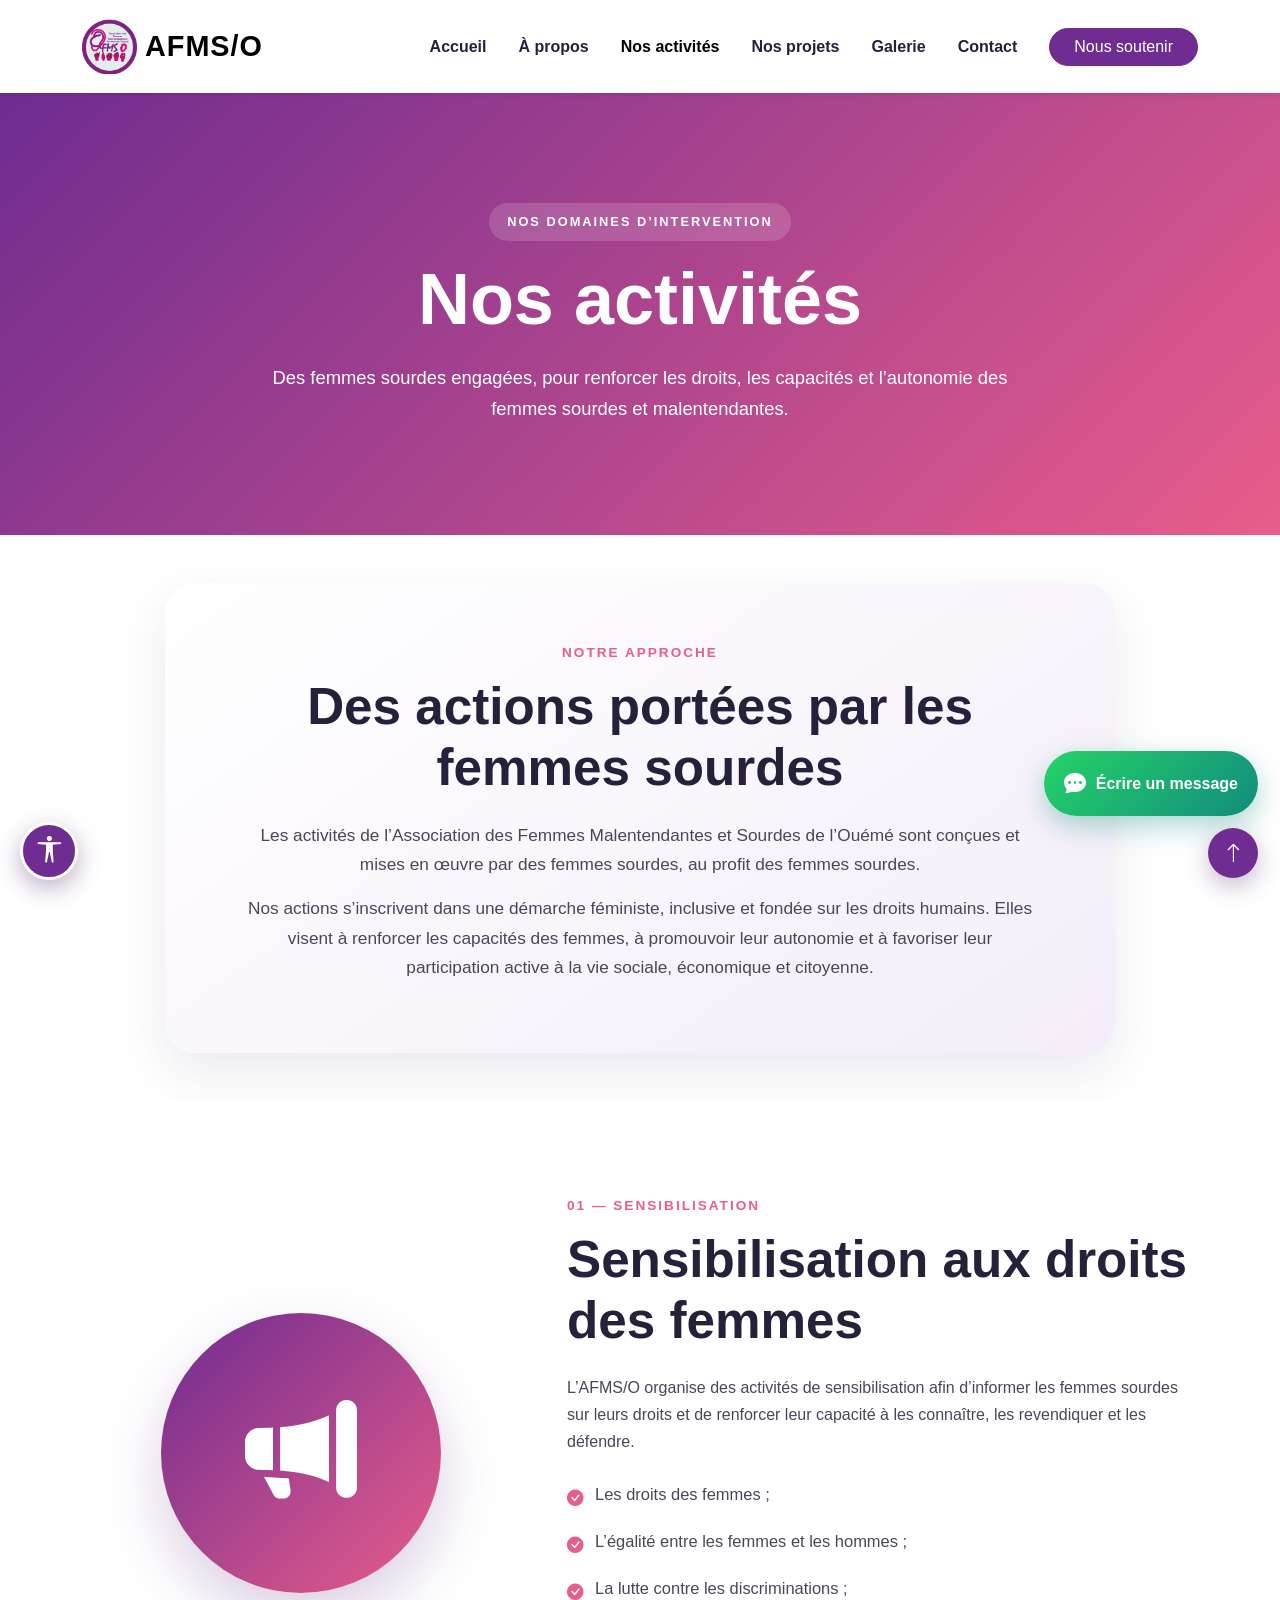
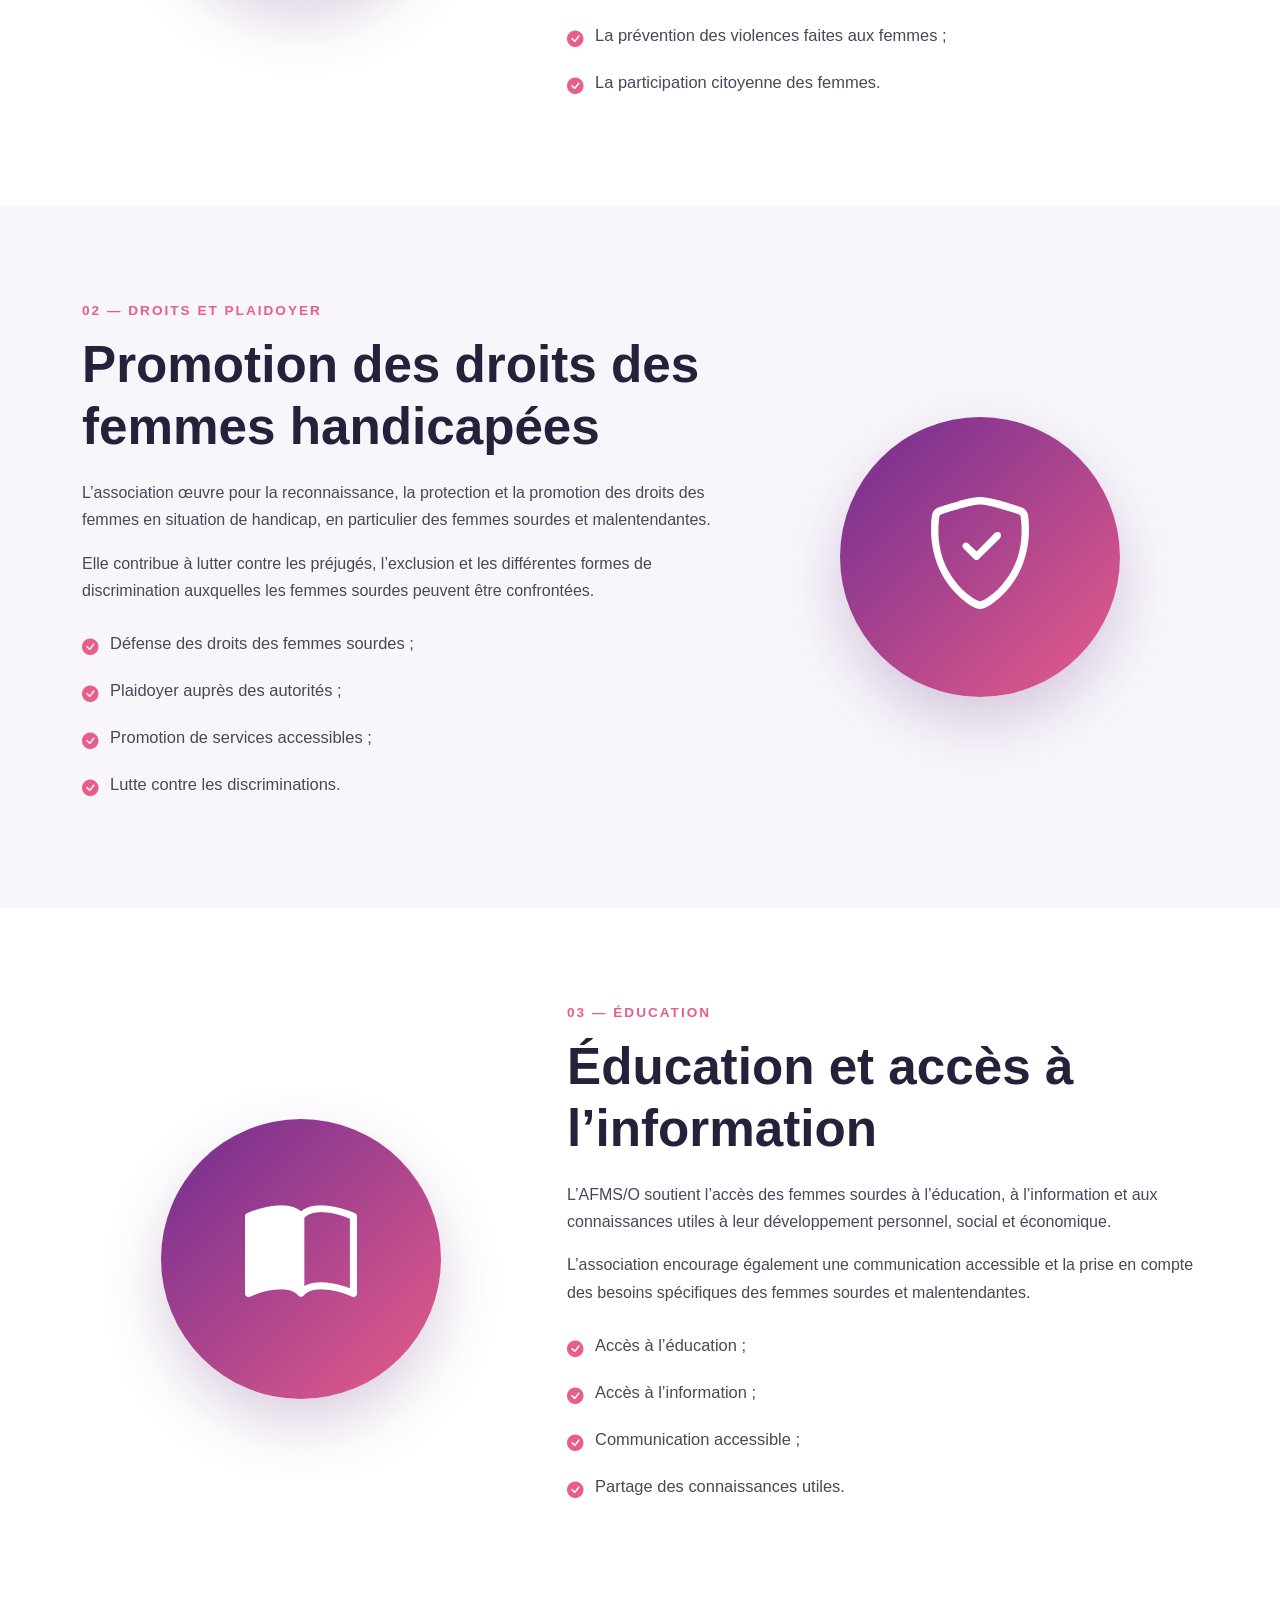
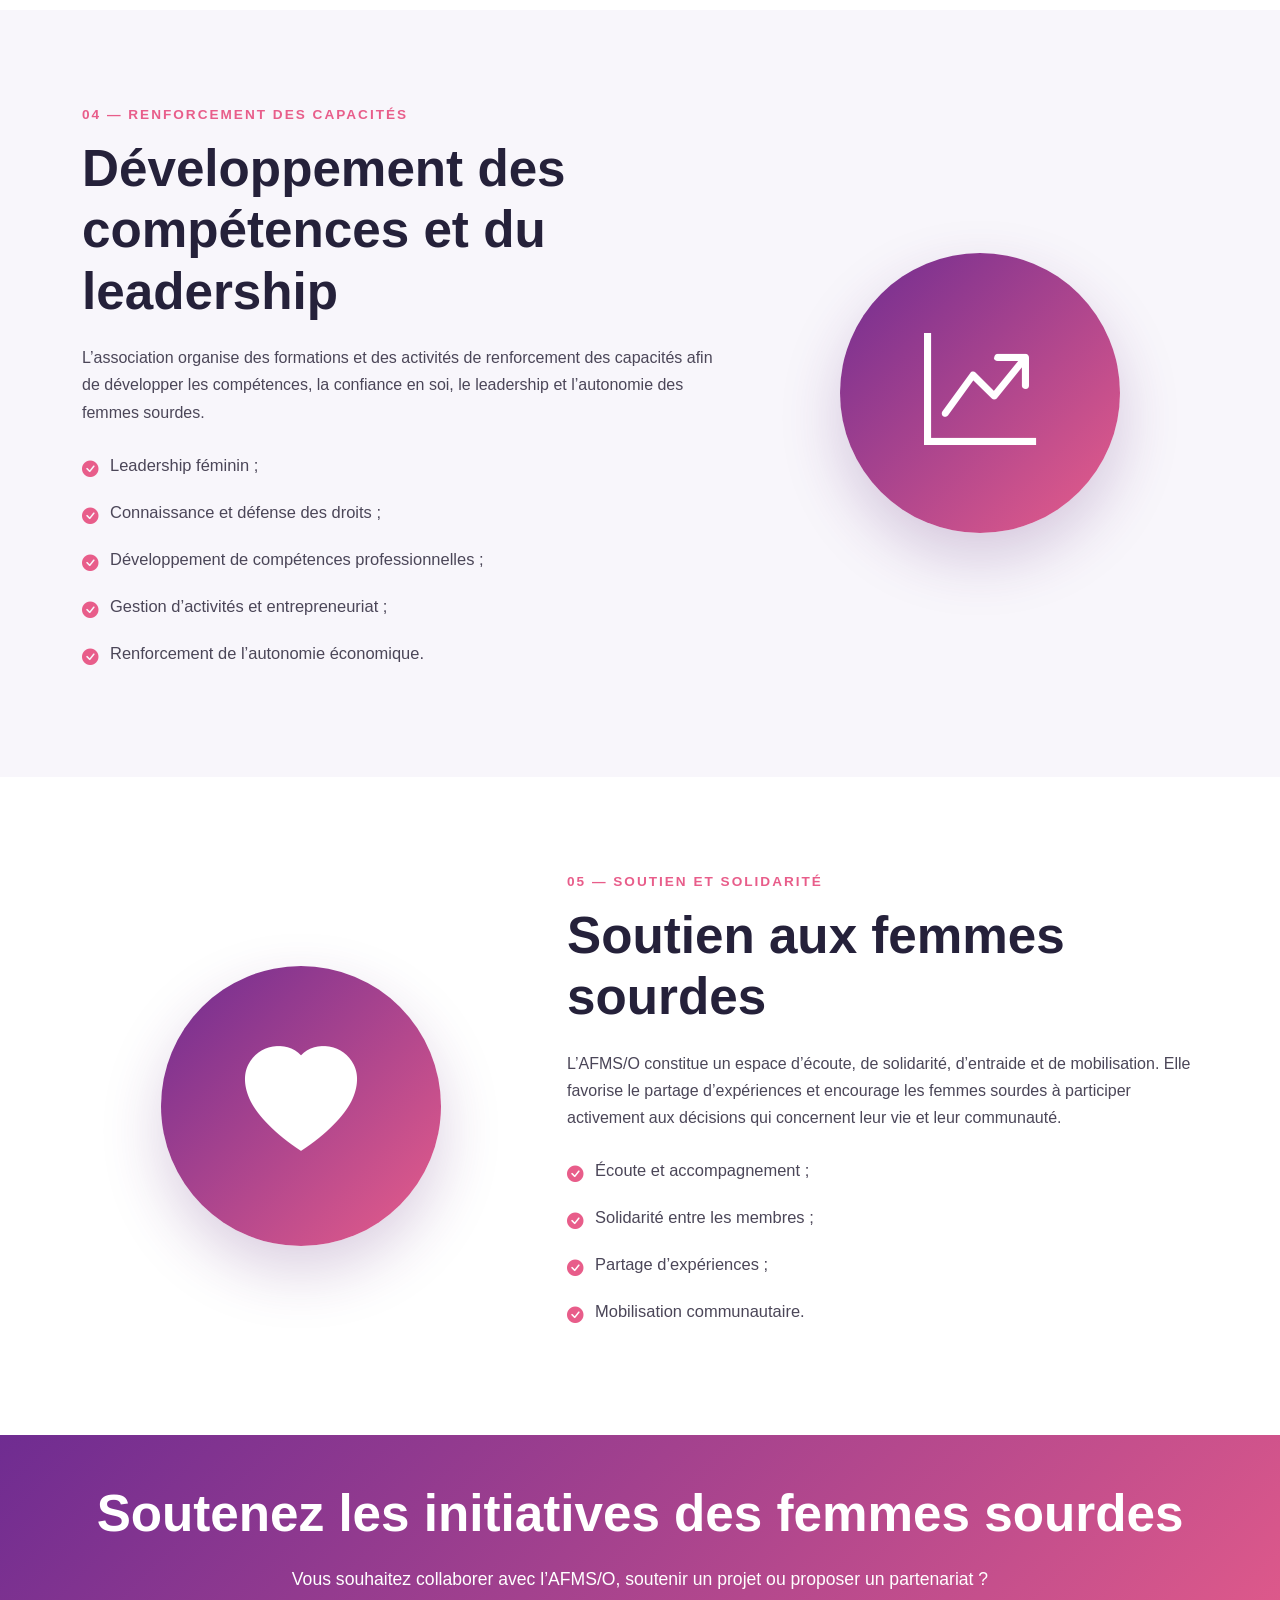
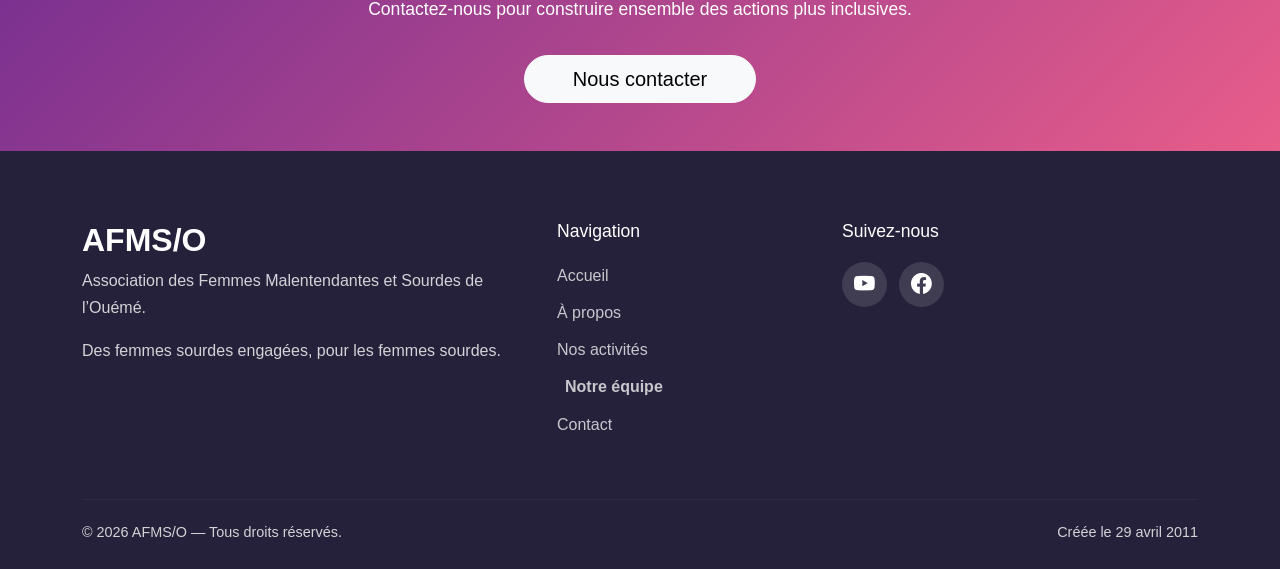
==== activites.html @ 96210d01 "Add files via upload" ====
<!DOCTYPE html>
<html lang="fr">

<head>

    <meta charset="UTF-8">

    <meta
        name="viewport"
        content="width=device-width, initial-scale=1.0">

    <meta
        name="description"
        content="Découvrez les activités de l'Association des Femmes Malentendantes et Sourdes de l'Ouémé.">

    <title>
        Nos activités | AFMS/O
    </title>

    <!-- Bootstrap CSS -->

    <link
        href="https://cdn.jsdelivr.net/npm/bootstrap@5.3.3/dist/css/bootstrap.min.css"
        rel="stylesheet">

    <!-- Bootstrap Icons -->

    <link
        rel="stylesheet"
        href="https://cdn.jsdelivr.net/npm/bootstrap-icons@1.11.3/font/bootstrap-icons.min.css">

    <!-- Feuille de style -->

    <link
        rel="stylesheet"
        href="style.css">
	<link
    rel="icon"
    type="image/png"
    href="images/LOGOFMS.png">

</head>


<body>
	<a
    href="#contenu-principal"
    class="skip-link">

    Aller directement au contenu

</a>


<!-- =====================================================
     EN-TÊTE ET MENU
===================================================== -->

<header>

    <nav
        class="navbar navbar-expand-lg navbar-light bg-white shadow-sm">

        <div class="container">


            <!-- LOGO -->

            <a
                class="navbar-brand d-flex align-items-center"
                href="index.html">

                <img
                    src="images/LOGOFMSO.png"
                    alt="Logo AFMS/O"
                    class="logo-site">

                <span class="ms-2 fw-bold">

                    AFMS/O

                </span>

            </a>


            <!-- BOUTON DU MENU MOBILE -->

            <button
                class="navbar-toggler"
                type="button"
                data-bs-toggle="collapse"
                data-bs-target="#menuPrincipal"
                aria-controls="menuPrincipal"
                aria-expanded="false"
                aria-label="Ouvrir le menu">

                <span class="navbar-toggler-icon"></span>

            </button>


            <!-- MENU -->

            <div
                class="collapse navbar-collapse"
                id="menuPrincipal">

                <ul
                    class="navbar-nav ms-auto align-items-lg-center">


                    <li class="nav-item">

                        <a
                            class="nav-link"
                            href="index.html">

                            Accueil

                        </a>

                    </li>


                    <li class="nav-item">

                        <a
                            class="nav-link"
                            href="apropos.html">

                            À propos

                        </a>

                    </li>


                    <li class="nav-item">

                        <a
                            class="nav-link active"
                            href="activites.html">

                            Nos activités

                        </a>

                    </li>


                    <li class="nav-item">

                        <a
                            class="nav-link"
                            href="projets.html">

                            Nos projets

                        </a>

                    </li>


                    <li class="nav-item">

                        <a
                            class="nav-link"
                            href="galerie.html">

                            Galerie

                        </a>

                    </li>


                    <li class="nav-item">

                        <a
                            class="nav-link"
                            href="contact.html">

                            Contact

                        </a>

                    </li>


                    <li class="nav-item ms-lg-3">

                        <a
                            class="btn btn-primary rounded-pill px-4"
                            href="contact.html">

                            Nous soutenir

                        </a>

                    </li>


                </ul>

            </div>

        </div>

    </nav>

</header>


<!-- =====================================================
     CONTENU PRINCIPAL
===================================================== -->

<main id="contenu-principal">


<!-- =====================================================
     BANNIÈRE
===================================================== -->

<section class="page-banner">

    <div class="container text-center">

        <span class="page-banner-label">

            NOS DOMAINES D’INTERVENTION

        </span>

        <h1>

            Nos activités

        </h1>

        <p>

            Des femmes sourdes engagées,
            pour renforcer les droits,
            les capacités et l’autonomie
            des femmes sourdes et malentendantes.

        </p>

    </div>

</section>


<!-- =====================================================
     INTRODUCTION
===================================================== -->

<section class="py-5">

    <div class="container">

        <div class="activities-introduction">

            <span class="section-label">

                NOTRE APPROCHE

            </span>

            <h2 class="section-title">

                Des actions portées
                par les femmes sourdes

            </h2>

            <p>

                Les activités de l’Association des Femmes
                Malentendantes et Sourdes de l’Ouémé
                sont conçues et mises en œuvre par des
                femmes sourdes, au profit des femmes sourdes.

            </p>

            <p>

                Nos actions s’inscrivent dans une démarche
                féministe, inclusive et fondée sur les droits
                humains. Elles visent à renforcer les capacités
                des femmes, à promouvoir leur autonomie et à
                favoriser leur participation active à la vie
                sociale, économique et citoyenne.

            </p>

        </div>

    </div>

</section>


<!-- =====================================================
     ACTIVITÉ 1
===================================================== -->

<section class="activity-detail-section">

    <div class="container">

        <div class="row align-items-center g-5">


            <div class="col-lg-5">

                <div class="activity-illustration">

                    <i class="bi bi-megaphone-fill"></i>

                </div>

            </div>


            <div class="col-lg-7">

                <span class="section-label">

                    01 — SENSIBILISATION

                </span>

                <h2 class="section-title">

                    Sensibilisation aux droits
                    des femmes

                </h2>

                <p>

                    L’AFMS/O organise des activités
                    de sensibilisation afin d’informer
                    les femmes sourdes sur leurs droits
                    et de renforcer leur capacité à les
                    connaître, les revendiquer et les défendre.

                </p>

                <ul class="activity-list">

                    <li>

                        <i class="bi bi-check-circle-fill"></i>

                        Les droits des femmes ;

                    </li>

                    <li>

                        <i class="bi bi-check-circle-fill"></i>

                        L’égalité entre les femmes et les hommes ;

                    </li>

                    <li>

                        <i class="bi bi-check-circle-fill"></i>

                        La lutte contre les discriminations ;

                    </li>

                    <li>

                        <i class="bi bi-check-circle-fill"></i>

                        La prévention des violences faites aux femmes ;

                    </li>

                    <li>

                        <i class="bi bi-check-circle-fill"></i>

                        La participation citoyenne des femmes.

                    </li>

                </ul>

            </div>


        </div>

    </div>

</section>


<!-- =====================================================
     ACTIVITÉ 2
===================================================== -->

<section class="activity-detail-section activity-light">

    <div class="container">

        <div class="row align-items-center g-5">


            <div class="col-lg-7 order-2 order-lg-1">

                <span class="section-label">

                    02 — DROITS ET PLAIDOYER

                </span>

                <h2 class="section-title">

                    Promotion des droits
                    des femmes handicapées

                </h2>

                <p>

                    L’association œuvre pour la reconnaissance,
                    la protection et la promotion des droits
                    des femmes en situation de handicap,
                    en particulier des femmes sourdes
                    et malentendantes.

                </p>

                <p>

                    Elle contribue à lutter contre les préjugés,
                    l’exclusion et les différentes formes
                    de discrimination auxquelles les femmes
                    sourdes peuvent être confrontées.

                </p>

                <ul class="activity-list">

                    <li>

                        <i class="bi bi-check-circle-fill"></i>

                        Défense des droits des femmes sourdes ;

                    </li>

                    <li>

                        <i class="bi bi-check-circle-fill"></i>

                        Plaidoyer auprès des autorités ;

                    </li>

                    <li>

                        <i class="bi bi-check-circle-fill"></i>

                        Promotion de services accessibles ;

                    </li>

                    <li>

                        <i class="bi bi-check-circle-fill"></i>

                        Lutte contre les discriminations.

                    </li>

                </ul>

            </div>


            <div class="col-lg-5 order-1 order-lg-2">

                <div class="activity-illustration">

                    <i class="bi bi-shield-check"></i>

                </div>

            </div>


        </div>

    </div>

</section>


<!-- =====================================================
     ACTIVITÉ 3
===================================================== -->

<section class="activity-detail-section">

    <div class="container">

        <div class="row align-items-center g-5">


            <div class="col-lg-5">

                <div class="activity-illustration">

                    <i class="bi bi-book-half"></i>

                </div>

            </div>


            <div class="col-lg-7">

                <span class="section-label">

                    03 — ÉDUCATION

                </span>

                <h2 class="section-title">

                    Éducation et accès
                    à l’information

                </h2>

                <p>

                    L’AFMS/O soutient l’accès des femmes
                    sourdes à l’éducation, à l’information
                    et aux connaissances utiles à leur
                    développement personnel, social
                    et économique.

                </p>

                <p>

                    L’association encourage également
                    une communication accessible et la
                    prise en compte des besoins spécifiques
                    des femmes sourdes et malentendantes.

                </p>

                <ul class="activity-list">

                    <li>

                        <i class="bi bi-check-circle-fill"></i>

                        Accès à l’éducation ;

                    </li>

                    <li>

                        <i class="bi bi-check-circle-fill"></i>

                        Accès à l’information ;

                    </li>

                    <li>

                        <i class="bi bi-check-circle-fill"></i>

                        Communication accessible ;

                    </li>

                    <li>

                        <i class="bi bi-check-circle-fill"></i>

                        Partage des connaissances utiles.

                    </li>

                </ul>

            </div>


        </div>

    </div>

</section>


<!-- =====================================================
     ACTIVITÉ 4
===================================================== -->

<section class="activity-detail-section activity-light">

    <div class="container">

        <div class="row align-items-center g-5">


            <div class="col-lg-7 order-2 order-lg-1">

                <span class="section-label">

                    04 — RENFORCEMENT DES CAPACITÉS

                </span>

                <h2 class="section-title">

                    Développement des compétences
                    et du leadership

                </h2>

                <p>

                    L’association organise des formations
                    et des activités de renforcement des
                    capacités afin de développer les compétences,
                    la confiance en soi, le leadership
                    et l’autonomie des femmes sourdes.

                </p>

                <ul class="activity-list">

                    <li>

                        <i class="bi bi-check-circle-fill"></i>

                        Leadership féminin ;

                    </li>

                    <li>

                        <i class="bi bi-check-circle-fill"></i>

                        Connaissance et défense des droits ;

                    </li>

                    <li>

                        <i class="bi bi-check-circle-fill"></i>

                        Développement de compétences professionnelles ;

                    </li>

                    <li>

                        <i class="bi bi-check-circle-fill"></i>

                        Gestion d’activités et entrepreneuriat ;

                    </li>

                    <li>

                        <i class="bi bi-check-circle-fill"></i>

                        Renforcement de l’autonomie économique.

                    </li>

                </ul>

            </div>


            <div class="col-lg-5 order-1 order-lg-2">

                <div class="activity-illustration">

                    <i class="bi bi-graph-up-arrow"></i>

                </div>

            </div>


        </div>

    </div>

</section>


<!-- =====================================================
     ACTIVITÉ 5
===================================================== -->

<section class="activity-detail-section">

    <div class="container">

        <div class="row align-items-center g-5">


            <div class="col-lg-5">

                <div class="activity-illustration">

                    <i class="bi bi-heart-fill"></i>

                </div>

            </div>


            <div class="col-lg-7">

                <span class="section-label">

                    05 — SOUTIEN ET SOLIDARITÉ

                </span>

                <h2 class="section-title">

                    Soutien aux femmes sourdes

                </h2>

                <p>

                    L’AFMS/O constitue un espace d’écoute,
                    de solidarité, d’entraide et de mobilisation.
                    Elle favorise le partage d’expériences
                    et encourage les femmes sourdes à participer
                    activement aux décisions qui concernent
                    leur vie et leur communauté.

                </p>

                <ul class="activity-list">

                    <li>

                        <i class="bi bi-check-circle-fill"></i>

                        Écoute et accompagnement ;

                    </li>

                    <li>

                        <i class="bi bi-check-circle-fill"></i>

                        Solidarité entre les membres ;

                    </li>

                    <li>

                        <i class="bi bi-check-circle-fill"></i>

                        Partage d’expériences ;

                    </li>

                    <li>

                        <i class="bi bi-check-circle-fill"></i>

                        Mobilisation communautaire.

                    </li>

                </ul>

            </div>


        </div>

    </div>

</section>


<!-- =====================================================
     APPEL À L’ACTION
===================================================== -->

<section class="support-section py-5">

    <div class="container text-center">

        <h2>

            Soutenez les initiatives
            des femmes sourdes

        </h2>

        <p>

            Vous souhaitez collaborer avec l’AFMS/O,
            soutenir un projet ou proposer un partenariat ?
            Contactez-nous pour construire ensemble
            des actions plus inclusives.

        </p>

        <a
            href="contact.html"
            class="btn btn-light btn-lg rounded-pill px-5">

            Nous contacter

        </a>

    </div>

</section>
	
	<!-- =====================================================
     OUTILS D’ACCESSIBILITÉ
===================================================== -->

<div
    class="accessibility-tools"
    aria-label="Outils d’accessibilité">


<button
    type="button"
    class="accessibility-toggle"
    id="accessibilityToggle"
    aria-label="Ouvrir les outils d’accessibilité"
    aria-expanded="false">

    <i class="bi bi-universal-access"></i>

</button>


<div
    class="accessibility-panel"
    id="accessibilityPanel">


    <p>

        Accessibilité

    </p>


    <button
        type="button"
        id="increaseText"
        aria-label="Augmenter la taille du texte">

        A+

    </button>


    <button
        type="button"
        id="decreaseText"
        aria-label="Réduire la taille du texte">

        A−

    </button>


    <button
        type="button"
        id="resetText"
        aria-label="Réinitialiser la taille du texte">

        A

    </button>


    <button
        type="button"
        id="contrastToggle">

        Contraste

    </button>


</div>


</div>



</main>
	
	<!-- =====================================================
     BOUTONS FLOTTANTS
===================================================== -->

<div class="floating-buttons">


<!-- ENVOYER UN MESSAGE -->

<a
    href="https://wa.me/22997673572"
    class="floating-message"
    target="_blank"
    rel="noopener"
    aria-label="Envoyer un message à l’AFMS/O">

    <i class="bi bi-chat-dots-fill"></i>

    <span>

        Écrire un message

    </span>

</a>


<!-- RETOUR EN HAUT -->

<button
    type="button"
    class="back-to-top"
    id="backToTop"
    aria-label="Retourner en haut de la page">

    <i class="bi bi-arrow-up"></i>

</button>

</div>



<!-- =====================================================
     PIED DE PAGE
===================================================== -->

<footer class="footer">

    <div class="container">

        <div class="row g-4">


            <div class="col-lg-5">

                <h3>

                    AFMS/O

                </h3>

                <p>

                    Association des Femmes
                    Malentendantes et Sourdes
                    de l’Ouémé.

                </p>

                <p>

                    Des femmes sourdes engagées,
                    pour les femmes sourdes.

                </p>

            </div>


            <div class="col-md-3">

                <h4>

                    Navigation

                </h4>

                <ul>

                    <li>

                        <a href="index.html">

                            Accueil

                        </a>

                    </li>

                    <li>

                        <a href="apropos.html">

                            À propos

                        </a>

                    </li>

                    <li>

                        <a href="activites.html">

                            Nos activités

                        </a>

                    </li>
					
					<li class="nav-item">

    <a
        class="nav-link"
        href="equipe.html">

        Notre équipe

    </a>

</li>

                    <li>

                        <a href="contact.html">

                            Contact

                        </a>

                    </li>

                </ul>

            </div>


            <div class="col-md-4">

                <h4>

                    Suivez-nous

                </h4>

                <div class="social-links">

                    <a
                        href="https://www.youtube.com/@AFMSOUEME"
                        target="_blank"
                        rel="noopener"
                        aria-label="YouTube AFMS/O">

                        <i class="bi bi-youtube"></i>

                    </a>

                    <a
                        href="https://www.facebook.com/share/1FcLRiBK88/"
                        target="_blank"
                        rel="noopener"
                        aria-label="Facebook AFMS/O">

                        <i class="bi bi-facebook"></i>

                    </a>

                </div>

            </div>

        </div>


        <hr>


        <div class="footer-bottom">

            <p>

                ©
                <span id="annee-actuelle"></span>
                AFMS/O — Tous droits réservés.

            </p>

            <p>

                Créée le 29 avril 2011

            </p>

        </div>

    </div>

</footer>


<!-- Bootstrap JavaScript -->

<script
    src="https://cdn.jsdelivr.net/npm/bootstrap@5.3.3/dist/js/bootstrap.bundle.min.js">
</script>


<!-- JavaScript du site -->

<script src="js/script.js"></script>


</body>

</html>
---- style.css ----
/* =====================================================
   SITE OFFICIEL DE L'AFMS/O
   Association des Femmes Malentendantes
   et Sourdes de l'Ouémé
===================================================== */


/* =====================================================
   1. VARIABLES : COULEURS DU SITE
===================================================== */

:root {

    --couleur-principale: #6f2c91;

    --couleur-secondaire: #e85d8a;

    --couleur-accent: #f4b942;

    --couleur-foncee: #25213a;

    --couleur-claire: #f8f6fb;

    --couleur-blanche: #ffffff;

    --couleur-texte: #4b4658;

    --couleur-bordure: #e7e1ec;

}


/* =====================================================
   2. RÉGLAGES GÉNÉRAUX
===================================================== */

* {

    margin: 0;

    padding: 0;

    box-sizing: border-box;

}


html {

    scroll-behavior: smooth;

}


body {

    font-family:
        Arial,
        Helvetica,
        sans-serif;

    color: var(--couleur-texte);

    background-color: var(--couleur-blanche);

    line-height: 1.7;

}


/* =====================================================
   3. LIENS
===================================================== */

a {

    text-decoration: none;

}


/* =====================================================
   4. MENU DE NAVIGATION
===================================================== */

.navbar {

    padding-top: 14px;

    padding-bottom: 14px;

    position: sticky;

    top: 0;

    z-index: 1000;

}


.navbar-brand {

    font-size: 1.8rem;

    letter-spacing: 1px;

}


.nav-link {

    color: var(--couleur-foncee);

    font-weight: 600;

    margin-left: 8px;

    margin-right: 8px;

    transition: 0.3s;

}


.nav-link:hover {

    color: var(--couleur-principale);

}


.nav-link.active {

    color: var(--couleur-principale);

}


/* Bouton principal */

.btn-primary {

    background-color: var(--couleur-principale);

    border-color: var(--couleur-principale);

}


.btn-primary:hover {

    background-color: #572271;

    border-color: #572271;

}


/* =====================================================
   5. BANNIÈRE PRINCIPALE
===================================================== */

.hero {

    min-height: 700px;

    display: flex;

    align-items: center;

    color: var(--couleur-blanche);

    background:

        linear-gradient(
            135deg,
            rgba(72, 25, 100, 0.97),
            rgba(111, 44, 145, 0.92),
            rgba(232, 93, 138, 0.88)
        );

    overflow: hidden;

    position: relative;

}


/* Cercles décoratifs */

.hero::before {

    content: "";

    position: absolute;

    width: 350px;

    height: 350px;

    border-radius: 50%;

    background-color:

        rgba(255, 255, 255, 0.08);

    top: -150px;

    right: -100px;

}


.hero::after {

    content: "";

    position: absolute;

    width: 250px;

    height: 250px;

    border-radius: 50%;

    background-color:

        rgba(255, 255, 255, 0.07);

    bottom: -100px;

    left: -80px;

}


.min-vh-75 {

    min-height: 75vh;

}


/* Badge */

.hero .badge {

    font-size: 0.9rem;

    padding: 10px 18px;

}


/* Grand titre */

.hero h1 {

    font-size: clamp(
        2.5rem,
        5vw,
        4.8rem
    );

    font-weight: 800;

    line-height: 1.12;

    margin-bottom: 25px;

}


/* Texte de présentation */

.hero .lead {

    max-width: 720px;

    font-size: 1.2rem;

    line-height: 1.8;

    opacity: 0.96;

}


/* Carte AFMS/O */

.hero-card {

    padding: 55px 35px;

    border-radius: 30px;

    background-color:

        rgba(255, 255, 255, 0.16);

    border:

        1px solid
        rgba(255, 255, 255, 0.30);

    backdrop-filter:

        blur(10px);

    box-shadow:

        0 25px 60px
        rgba(0, 0, 0, 0.20);

    position: relative;

    z-index: 2;

    animation:

        monterDescendre
        4s
        ease-in-out
        infinite;

}


.hero-card i {

    display: inline-flex;

    justify-content: center;

    align-items: center;

    width: 110px;

    height: 110px;

    border-radius: 50%;

    font-size: 3.5rem;

    color: var(--couleur-principale);

    background-color:

        var(--couleur-blanche);

}


.hero-card h2 {

    margin-top: 25px;

    font-size: 3rem;

    font-weight: 800;

}


.hero-card p {

    font-size: 1.1rem;

    margin-bottom: 0;

}


/* Animation de la carte */

@keyframes monterDescendre {

    0%,
    100% {

        transform:
            translateY(0);

    }

    50% {

        transform:
            translateY(-15px);

    }

}


/* =====================================================
   6. TITRES DES SECTIONS
===================================================== */

.section-label {

    display: inline-block;

    color: var(--couleur-secondaire);

    font-weight: 800;

    font-size: 0.85rem;

    letter-spacing: 2px;

    margin-bottom: 12px;

}


.section-title {

    color: var(--couleur-foncee);

    font-size: clamp(
        2rem,
        4vw,
        3.2rem
    );

    font-weight: 800;

    line-height: 1.2;

    margin-bottom: 22px;

}


.section-description {

    max-width: 720px;

    margin-left: auto;

    margin-right: auto;

    font-size: 1.08rem;

}


/* =====================================================
   7. BLOC DE PRÉSENTATION
===================================================== */

.presentation-box {

    padding: 35px;

    border-radius: 25px;

    background:

        linear-gradient(
            145deg,
            #ffffff,
            #f4edf8
        );

    box-shadow:

        0 20px 50px
        rgba(72, 35, 95, 0.12);

}


.stat-item {

    display: flex;

    align-items: center;

    gap: 20px;

    padding: 20px 0;

    border-bottom:

        1px solid
        var(--couleur-bordure);

}


.stat-item:last-child {

    border-bottom: none;

}


.stat-item i {

    display: flex;

    justify-content: center;

    align-items: center;

    min-width: 65px;

    width: 65px;

    height: 65px;

    border-radius: 18px;

    font-size: 1.8rem;

    color: var(--couleur-principale);

    background-color:

        rgba(111, 44, 145, 0.12);

}


.stat-item strong {

    display: block;

    color: var(--couleur-foncee);

    font-size: 1.2rem;

}


.stat-item span {

    display: block;

    font-size: 0.95rem;

}


/* =====================================================
   8. CARTES DES ACTIVITÉS
===================================================== */

.action-card {

    height: 100%;

    padding: 35px 25px;

    border-radius: 22px;

    background-color:

        var(--couleur-blanche);

    border:

        1px solid
        var(--couleur-bordure);

    box-shadow:

        0 10px 30px
        rgba(50, 30, 70, 0.07);

    transition:

        transform 0.3s,
        box-shadow 0.3s;

}


.action-card:hover {

    transform:

        translateY(-10px);

    box-shadow:

        0 20px 45px
        rgba(50, 30, 70, 0.14);

}


.icon-box {

    display: flex;

    justify-content: center;

    align-items: center;

    width: 70px;

    height: 70px;

    margin-bottom: 25px;

    border-radius: 20px;

    color:

        var(--couleur-blanche);

    font-size: 2rem;

    background:

        linear-gradient(
            135deg,
            var(--couleur-principale),
            var(--couleur-secondaire)
        );

}


.action-card h3 {

    color: var(--couleur-foncee);

    font-size: 1.3rem;

    font-weight: 750;

    margin-bottom: 15px;

}


.action-card p {

    margin-bottom: 0;

}


/* =====================================================
   9. SECTION SOUTIEN
===================================================== */

.support-section {

    color:

        var(--couleur-blanche);

    background:

        linear-gradient(
            135deg,
            var(--couleur-principale),
            var(--couleur-secondaire)
        );

}


.support-section h2 {

    font-size: clamp(
        2rem,
        4vw,
        3.2rem
    );

    font-weight: 800;

}


.support-section p {

    max-width: 750px;

    margin:

        20px auto 30px;

    font-size: 1.1rem;

}


/* =====================================================
   10. CARTES DE CONTACT
===================================================== */

.contact-card {

    height: 100%;

    padding: 35px 25px;

    border-radius: 22px;

    background-color:

        var(--couleur-claire);

    border:

        1px solid
        var(--couleur-bordure);

    transition:

        transform 0.3s;

}


.contact-card:hover {

    transform:

        translateY(-7px);

}


.contact-card > i {

    display: inline-flex;

    justify-content: center;

    align-items: center;

    width: 75px;

    height: 75px;

    border-radius: 50%;

    color:

        var(--couleur-blanche);

    font-size: 2rem;

    background:

        var(--couleur-principale);

    margin-bottom: 20px;

}


.contact-card h3 {

    color:

        var(--couleur-foncee);

    font-weight: 750;

}


.contact-card p {

    color:

        var(--couleur-principale);

    font-weight: 700;

}


/* =====================================================
   11. PIED DE PAGE
===================================================== */

.footer {

    padding-top: 70px;

    padding-bottom: 25px;

    color:

        rgba(255, 255, 255, 0.80);

    background-color:

        var(--couleur-foncee);

}


.footer h3 {

    color:

        var(--couleur-blanche);

    font-size: 2rem;

    font-weight: 800;

}


.footer h4 {

    color:

        var(--couleur-blanche);

    font-size: 1.1rem;

    margin-bottom: 20px;

}


.footer ul {

    list-style: none;

    padding-left: 0;

}


.footer li {

    margin-bottom: 10px;

}


.footer a {

    color:

        rgba(255, 255, 255, 0.75);

    transition:

        color 0.3s;

}


.footer a:hover {

    color:

        var(--couleur-accent);

}


.social-links {

    display: flex;

    gap: 12px;

}


.social-links a {

    display: flex;

    justify-content: center;

    align-items: center;

    width: 45px;

    height: 45px;

    border-radius: 50%;

    color:

        var(--couleur-blanche);

    background-color:

        rgba(255, 255, 255, 0.12);

    font-size: 1.3rem;

}


.social-links a:hover {

    color:

        var(--couleur-foncee);

    background-color:

        var(--couleur-accent);

}


.footer hr {

    margin-top: 45px;

    margin-bottom: 20px;

    border-color:

        rgba(255, 255, 255, 0.15);

}


.footer-bottom {

    display: flex;

    justify-content: space-between;

    gap: 20px;

    flex-wrap: wrap;

}


.footer-bottom p {

    margin-bottom: 0;

    font-size: 0.9rem;

}


/* =====================================================
   12. ADAPTATION AUX TÉLÉPHONES
===================================================== */

@media screen and (max-width: 991px) {

    .navbar-nav {

        padding-top: 20px;

        padding-bottom: 20px;

        align-items: flex-start !important;

    }


    .nav-link {

        padding:

            10px 0;

        margin-left: 0;

    }


    .navbar .btn {

        margin-top: 10px;

    }


    .hero {

        min-height: auto;

        padding:

            90px 0;

    }


    .hero-card {

        max-width: 450px;

        margin-left: auto;

        margin-right: auto;

    }

}


@media screen and (max-width: 767px) {

    .hero {

        padding:

            70px 0;

    }


    .hero h1 {

        font-size: 2.4rem;

    }


    .hero .lead {

        font-size: 1.05rem;

    }


    .hero-card {

        padding:

            40px 25px;

    }


    .hero-card i {

        width: 85px;

        height: 85px;

        font-size: 2.7rem;

    }


    .hero-card h2 {

        font-size: 2.4rem;

    }


    .section-title {

        font-size: 2rem;

    }


    .presentation-box {

        padding: 25px;

    }


    .stat-item {

        align-items: flex-start;

    }


    .stat-item i {

        min-width: 55px;

        width: 55px;

        height: 55px;

        font-size: 1.5rem;

    }


    .footer-bottom {

        flex-direction: column;

        gap: 8px;

    }

}


@media screen and (max-width: 480px) {

    .hero h1 {

        font-size: 2rem;

    }


    .hero .btn {

        width: 100%;

    }


    .hero-card {

        padding:

            35px 20px;

    }


    .action-card {

        padding:

            30px 22px;

    }

}
/* =====================================================
   13. ANIMATIONS AU DÉFILEMENT
===================================================== */

.animation-prete {

    opacity: 0;

    transform:

        translateY(35px);

    transition:

        opacity 0.7s ease,
        transform 0.7s ease;

}


.animation-prete.visible {

    opacity: 1;

    transform:

        translateY(0);

}
/* Logo du site */

.logo-site {

    height: 55px;

    width: auto;

    object-fit: contain;

}


.logo-hero {

    width: 150px;

    height: 150px;

    object-fit: contain;

    background: white;

    border-radius: 50%;

    padding: 10px;

    margin-bottom: 20px;

}
/* =====================================================
   14. PAGE À PROPOS
===================================================== */


/* BANNIÈRE DES PAGES INTERNES */

.page-banner {

    padding: 110px 0;

    color: var(--couleur-blanche);

    text-align: center;

    background:

        linear-gradient(
            135deg,
            var(--couleur-principale),
            var(--couleur-secondaire)
        );

}


.page-banner-label {

    display: inline-block;

    margin-bottom: 15px;

    padding: 8px 18px;

    border-radius: 30px;

    font-size: 0.8rem;

    font-weight: 800;

    letter-spacing: 2px;

    background-color:

        rgba(255, 255, 255, 0.15);

}


.page-banner h1 {

    font-size: clamp(
        2.6rem,
        6vw,
        4.5rem
    );

    font-weight: 800;

    margin-bottom: 20px;

}


.page-banner p {

    max-width: 750px;

    margin: auto;

    font-size: 1.15rem;

}


/* CARTE HISTORIQUE */

.history-card {

    padding: 50px 35px;

    border-radius: 30px;

    color: var(--couleur-blanche);

    background:

        linear-gradient(
            145deg,
            var(--couleur-principale),
            var(--couleur-secondaire)
        );

    box-shadow:

        0 25px 55px
        rgba(91, 35, 120, 0.25);

}


.history-date {

    font-size: 5rem;

    font-weight: 900;

    line-height: 1;

}


.history-date span {

    display: block;

    margin-top: 8px;

    font-size: 1rem;

    letter-spacing: 5px;

}


.history-year {

    display: inline-block;

    margin:

        25px 0;

    padding:

        10px 25px;

    border-radius: 30px;

    font-size: 1.5rem;

    font-weight: 800;

    background-color:

        rgba(255, 255, 255, 0.18);

}


.history-card h3 {

    font-weight: 800;

}


/* SECTION MISSION */

.mission-section {

    background-color:

        var(--couleur-claire);

}


.mission-icon {

    display: flex;

    justify-content: center;

    align-items: center;

    width: 260px;

    height: 260px;

    margin: auto;

    border-radius: 50%;

    color:

        var(--couleur-blanche);

    font-size: 7rem;

    background:

        linear-gradient(
            135deg,
            var(--couleur-principale),
            var(--couleur-secondaire)
        );

    box-shadow:

        0 25px 60px
        rgba(91, 35, 120, 0.22);

}


/* VISION */

.vision-box {

    max-width: 1000px;

    margin: auto;

    padding:

        70px 50px;

    border-radius: 35px;

    background:

        linear-gradient(
            145deg,
            #ffffff,
            #f3ebf7
        );

    box-shadow:

        0 20px 50px
        rgba(70, 35, 90, 0.10);

}


.vision-box > i {

    display: flex;

    justify-content: center;

    align-items: center;

    width: 90px;

    height: 90px;

    margin:

        0 auto 25px;

    border-radius: 50%;

    color:

        var(--couleur-blanche);

    font-size: 2.5rem;

    background:

        var(--couleur-secondaire);

}


.vision-box h2 {

    color:

        var(--couleur-foncee);

    font-size:

        clamp(
            2rem,
            4vw,
            3.2rem
        );

    font-weight: 800;

}


.vision-box p {

    max-width: 800px;

    margin:

        20px auto 0;

    font-size: 1.1rem;

}


/* CARTES DES VALEURS */

.value-card {

    height: 100%;

    padding:

        35px 28px;

    border-radius: 22px;

    background-color:

        var(--couleur-blanche);

    border:

        1px solid
        var(--couleur-bordure);

    box-shadow:

        0 10px 30px
        rgba(50, 30, 70, 0.07);

    transition:

        transform 0.3s,
        box-shadow 0.3s;

}


.value-card:hover {

    transform:

        translateY(-8px);

    box-shadow:

        0 20px 45px
        rgba(50, 30, 70, 0.13);

}


.value-icon {

    display: flex;

    justify-content: center;

    align-items: center;

    width: 70px;

    height: 70px;

    margin-bottom: 22px;

    border-radius: 20px;

    color:

        var(--couleur-principale);

    font-size: 2rem;

    background-color:

        rgba(111, 44, 145, 0.12);

}


.value-card h3 {

    color:

        var(--couleur-foncee);

    font-size: 1.35rem;

    font-weight: 800;

}


.value-card p {

    margin-bottom: 0;

}


/* ADAPTATION MOBILE */

@media screen and (max-width: 767px) {

    .page-banner {

        padding:

            80px 20px;

    }


    .page-banner h1 {

        font-size:

            2.5rem;

    }


    .history-card {

        padding:

            45px 25px;

    }


    .history-date {

        font-size:

            4rem;

    }


    .mission-icon {

        width:

            190px;

        height:

            190px;

        font-size:

            5rem;

    }


    .vision-box {

        padding:

            50px 25px;

    }

}
/* =====================================================
   15. PAGE NOS ACTIVITÉS
===================================================== */


/* INTRODUCTION */

.activities-introduction {

    max-width: 950px;

    margin: auto;

    padding: 55px;

    text-align: center;

    border-radius: 30px;

    background:

        linear-gradient(
            145deg,
            #ffffff,
            #f4edf8
        );

    box-shadow:

        0 20px 50px
        rgba(70, 35, 90, 0.10);

}


.activities-introduction p {

    max-width: 800px;

    margin:

        15px auto;

    font-size: 1.08rem;

}


/* SECTIONS DES ACTIVITÉS */

.activity-detail-section {

    padding:

        90px 0;

    background-color:

        var(--couleur-blanche);

}


.activity-light {

    background-color:

        var(--couleur-claire);

}


/* ILLUSTRATION */

.activity-illustration {

    display: flex;

    justify-content: center;

    align-items: center;

    width: 280px;

    height: 280px;

    margin: auto;

    border-radius: 50%;

    color:

        var(--couleur-blanche);

    font-size: 7rem;

    background:

        linear-gradient(
            135deg,
            var(--couleur-principale),
            var(--couleur-secondaire)
        );

    box-shadow:

        0 25px 60px
        rgba(91, 35, 120, 0.22);

}


/* LISTES */

.activity-list {

    list-style: none;

    padding-left: 0;

    margin-top: 25px;

}


.activity-list li {

    display: flex;

    align-items: flex-start;

    gap: 12px;

    margin-bottom: 15px;

    font-size: 1.03rem;

}


.activity-list i {

    color:

        var(--couleur-secondaire);

    margin-top: 4px;

}


/* ADAPTATION AUX TÉLÉPHONES */

@media screen and (max-width: 767px) {

    .activities-introduction {

        padding:

            40px 22px;

    }


    .activity-detail-section {

        padding:

            65px 0;

    }


    .activity-illustration {

        width:

            190px;

        height:

            190px;

        font-size:

            5rem;

    }

}
/* =====================================================
16. PAGE NOS PROJETS
===================================================== */

/* INTRODUCTION */

.projects-introduction {


max-width: 950px;

margin: auto;

padding: 55px;

text-align: center;

border-radius: 30px;

background:

    linear-gradient(
        145deg,
        #ffffff,
        #f4edf8
    );

box-shadow:

    0 20px 50px
    rgba(70, 35, 90, 0.10);


}

.projects-introduction p {


max-width: 800px;

margin: 15px auto;

font-size: 1.08rem;


}

/* PROJET PRINCIPAL */

.featured-project-section {


padding: 90px 0;

background-color:

    var(--couleur-claire);


}

.featured-project {


overflow: hidden;

border-radius: 35px;

background-color:

    var(--couleur-blanche);

box-shadow:

    0 25px 60px
    rgba(70, 35, 90, 0.12);


}

.featured-project-header {


display: flex;

justify-content: space-between;

align-items: center;

gap: 30px;

padding: 45px 55px;

color:

    var(--couleur-blanche);

background:

    linear-gradient(
        135deg,
        var(--couleur-principale),
        var(--couleur-secondaire)
    );


}

.featured-project-header h3 {


max-width: 700px;

margin:

    15px 0 0;

font-size:

    clamp(
        1.8rem,
        4vw,
        2.8rem
    );

font-weight: 800;


}

.project-status {


display: inline-block;

padding:

    8px 18px;

border-radius: 30px;

font-size: 0.85rem;

font-weight: 800;

text-transform: uppercase;

background-color:

    rgba(255, 255, 255, 0.18);


}

.project-icon-large {


display: flex;

justify-content: center;

align-items: center;

flex-shrink: 0;

width: 110px;

height: 110px;

border-radius: 50%;

font-size: 3.5rem;

background-color:

    rgba(255, 255, 255, 0.15);


}

.featured-project-content {


padding: 55px;


}

.project-lead {


font-size: 1.25rem;

font-weight: 600;

line-height: 1.8;


}

/* RÉSULTATS */

.project-results {


display: grid;

grid-template-columns:

    repeat(
        4,
        1fr
    );

gap: 20px;

margin:

    45px 0;


}

.result-card {


padding:

    28px 18px;

text-align: center;

border-radius: 20px;

background-color:

    #f5edf8;


}

.result-number {


color:

    var(--couleur-principale);

font-size:

    2.8rem;

font-weight: 900;


}

.result-text {


font-size: 0.92rem;

font-weight: 600;


}

/* DOMAINES */

.project-domains {


padding-top: 20px;


}

.project-domains h4 {


margin-bottom: 25px;

color:

    var(--couleur-foncee);

font-weight: 800;


}

.domain-tags {


display: flex;

flex-wrap: wrap;

gap: 12px;


}

.domain-tags span {


display: inline-flex;

align-items: center;

gap: 8px;

padding:

    10px 16px;

border-radius: 30px;

font-size: 0.92rem;

font-weight: 600;

background-color:

    #f4edf8;


}

.domain-tags i {


color:

    var(--couleur-secondaire);


}

/* MÉTHODE */

.method-card {


position: relative;

height: 100%;

padding:

    40px 30px;

overflow: hidden;

border-radius: 25px;

background-color:

    var(--couleur-blanche);

box-shadow:

    0 12px 35px
    rgba(50, 30, 70, 0.08);

transition:

    transform 0.3s,
    box-shadow 0.3s;


}

.method-card:hover {


transform:

    translateY(-8px);

box-shadow:

    0 22px 45px
    rgba(50, 30, 70, 0.14);


}

.method-number {


position: absolute;

top: 15px;

right: 20px;

color:

    rgba(111, 44, 145, 0.10);

font-size: 4rem;

font-weight: 900;


}

.method-card > i {


display: inline-flex;

justify-content: center;

align-items: center;

width: 70px;

height: 70px;

margin-bottom: 22px;

border-radius: 20px;

color:

    var(--couleur-principale);

font-size: 2rem;

background-color:

    rgba(111, 44, 145, 0.12);


}

.method-card h3 {


color:

    var(--couleur-foncee);

font-weight: 800;


}

/* PARTENARIATS */

.partnership-box {


display: grid;

grid-template-columns:

    180px 1fr;

align-items: center;

gap: 45px;

max-width: 1050px;

margin: auto;

padding:

    55px;

border-radius: 30px;

background:

    linear-gradient(
        145deg,
        #ffffff,
        #f4edf8
    );

box-shadow:

    0 20px 50px
    rgba(70, 35, 90, 0.10);


}

.partnership-icon {


display: flex;

justify-content: center;

align-items: center;

width: 160px;

height: 160px;

border-radius: 50%;

color:

    var(--couleur-blanche);

font-size: 5rem;

background:

    linear-gradient(
        135deg,
        var(--couleur-principale),
        var(--couleur-secondaire)
    );


}

.partnership-box h2 {


color:

    var(--couleur-foncee);

font-weight: 800;


}

/* RESPONSIVE */

@media screen and (max-width: 991px) {


.project-results {

    grid-template-columns:

        repeat(
            2,
            1fr
        );

}


.partnership-box {

    grid-template-columns:

        1fr;

    text-align: center;

}


.partnership-icon {

    margin: auto;

}


}

@media screen and (max-width: 767px) {


.projects-introduction {

    padding:

        40px 22px;

}


.featured-project-section {

    padding:

        65px 0;

}


.featured-project-header {

    flex-direction: column;

    align-items: flex-start;

    padding:

        40px 25px;

}


.project-icon-large {

    width:

        85px;

    height:

        85px;

    font-size:

        2.6rem;

}


.featured-project-content {

    padding:

        35px 22px;

}


.project-results {

    grid-template-columns:

        1fr;

}


.partnership-box {

    padding:

        40px 22px;

}


.partnership-icon {

    width:

        125px;

    height:

        125px;

    font-size:

        4rem;

}


}
/* =====================================================
17. PAGE GALERIE
===================================================== */

/* INTRODUCTION */

.gallery-introduction {


max-width: 900px;

margin: auto;

padding: 55px;

text-align: center;

border-radius: 30px;

background:

    linear-gradient(
        145deg,
        #ffffff,
        #f4edf8
    );

box-shadow:

    0 20px 50px
    rgba(70, 35, 90, 0.10);


}

.gallery-introduction p {


max-width: 750px;

margin:

    15px auto 0;

font-size: 1.08rem;


}

/* FILTRES */

.gallery-filters {


display: flex;

flex-wrap: wrap;

justify-content: center;

gap: 12px;


}

.gallery-filter {


padding:

    11px 20px;

border:

    2px solid
    rgba(111, 44, 145, 0.18);

border-radius: 30px;

color:

    var(--couleur-principale);

font-weight: 700;

background-color:

    var(--couleur-blanche);

cursor: pointer;

transition:

    all 0.25s ease;


}

.gallery-filter:hover,

.gallery-filter.active {


color:

    var(--couleur-blanche);

border-color:

    var(--couleur-principale);

background-color:

    var(--couleur-principale);


}

/* GRILLE */

.gallery-grid {


display: grid;

grid-template-columns:

    repeat(
        3,
        1fr
    );

gap: 22px;


}

.gallery-item {


overflow: hidden;

border-radius: 22px;

background-color:

    #eee;

box-shadow:

    0 12px 30px
    rgba(50, 30, 70, 0.10);

transition:

    transform 0.3s,
    opacity 0.3s;


}

.gallery-item:hover {


transform:

    translateY(-7px);


}

.gallery-item.hidden {


display: none;


}

.gallery-image-button {


position: relative;

display: block;

width: 100%;

height: 280px;

padding: 0;

overflow: hidden;

border: none;

background-color:

    #eeeeee;

cursor: pointer;


}

.gallery-image-button img {


width: 100%;

height: 100%;

object-fit: cover;

transition:

    transform 0.5s ease;


}

.gallery-item:hover img {


transform:

    scale(1.08);


}

/* SURVOL */

.gallery-overlay {


position: absolute;

inset: 0;

display: flex;

flex-direction: column;

justify-content: center;

align-items: center;

gap: 10px;

padding: 20px;

color:

    var(--couleur-blanche);

opacity: 0;

background:

    rgba(70, 20, 90, 0.78);

transition:

    opacity 0.3s ease;


}

.gallery-item:hover .gallery-overlay,

.gallery-image-button:focus .gallery-overlay {


opacity: 1;


}

.gallery-overlay i {


font-size:

    2.5rem;


}

.gallery-overlay strong {


font-size:

    1.1rem;


}

/* MESSAGE VIDE */

.gallery-empty-message {


display: none;

padding:

    35px;

margin-top:

    25px;

text-align: center;

border-radius: 20px;

color:

    var(--couleur-principale);

font-weight: 700;

background-color:

    #f4edf8;


}

.gallery-empty-message.visible {


display: block;


}

/* SECTION VIDÉO */

.gallery-video-section {


background-color:

    var(--couleur-claire);


}

.video-call-to-action {


display: grid;

grid-template-columns:

    150px 1fr;

align-items: center;

gap: 40px;

max-width: 950px;

margin: auto;

padding:

    50px;

border-radius: 30px;

background-color:

    var(--couleur-blanche);

box-shadow:

    0 20px 50px
    rgba(70, 35, 90, 0.10);


}

.video-icon {


display: flex;

justify-content: center;

align-items: center;

width: 140px;

height: 140px;

border-radius: 50%;

color:

    #ffffff;

font-size:

    5rem;

background-color:

    #dc3545;


}

.video-call-to-action h3 {


color:

    var(--couleur-foncee);

font-weight: 800;


}

/* FENÊTRE PHOTO */

.gallery-modal {


position: fixed;

inset: 0;

z-index: 9999;

display: none;

justify-content: center;

align-items: center;

padding: 30px;

background-color:

    rgba(0, 0, 0, 0.90);


}

.gallery-modal.open {


display: flex;


}

.gallery-modal-content {


max-width:

    1000px;

max-height:

    90vh;

text-align: center;


}

.gallery-modal-content img {


display: block;

max-width: 100%;

max-height:

    78vh;

margin: auto;

border-radius: 15px;


}

.gallery-modal-content p {


margin:

    18px 0 0;

color:

    #ffffff;

font-size:

    1.1rem;

font-weight: 700;


}

.gallery-modal-close {


position: absolute;

top: 20px;

right: 25px;

display: flex;

justify-content: center;

align-items: center;

width: 50px;

height: 50px;

border: none;

border-radius: 50%;

color:

    #ffffff;

font-size:

    1.5rem;

background-color:

    rgba(255, 255, 255, 0.15);

cursor: pointer;


}

/* RESPONSIVE */

@media screen and (max-width: 991px) {


.gallery-grid {

    grid-template-columns:

        repeat(
            2,
            1fr
        );

}


.video-call-to-action {

    grid-template-columns:

        1fr;

    text-align: center;

}


.video-icon {

    margin: auto;

}


}

@media screen and (max-width: 767px) {


.gallery-introduction {

    padding:

        40px 22px;

}


.gallery-grid {

    grid-template-columns:

        1fr;

}


.gallery-image-button {

    height:

        260px;

}


.gallery-filter {

    width: 100%;

}


.video-call-to-action {

    padding:

        40px 22px;

}


.video-icon {

    width:

        115px;

    height:

        115px;

    font-size:

        4rem;

}


.gallery-modal {

    padding:

        15px;

}


}
/* =====================================================
18. PAGE CONTACT
===================================================== */

/* INTRODUCTION */

.contact-introduction {


max-width: 900px;

margin: auto;

padding: 55px;

text-align: center;

border-radius: 30px;

background:

    linear-gradient(
        145deg,
        #ffffff,
        #f4edf8
    );

box-shadow:

    0 20px 50px
    rgba(70, 35, 90, 0.10);


}

.contact-introduction p {


max-width: 760px;

margin:

    15px auto 0;

font-size: 1.08rem;


}

/* CARTES DE CONTACT */

.contact-card {


height: 100%;

padding:

    40px 28px;

text-align: center;

border-radius: 25px;

background-color:

    var(--couleur-blanche);

box-shadow:

    0 12px 35px
    rgba(50, 30, 70, 0.09);

transition:

    transform 0.3s,
    box-shadow 0.3s;


}

.contact-card:hover {


transform:

    translateY(-8px);

box-shadow:

    0 22px 45px
    rgba(50, 30, 70, 0.14);


}

.contact-icon {


display: flex;

justify-content: center;

align-items: center;

width: 75px;

height: 75px;

margin:

    0 auto 22px;

border-radius: 22px;

color:

    var(--couleur-principale);

font-size:

    2.2rem;

background-color:

    rgba(111, 44, 145, 0.12);


}

.contact-card h3 {


color:

    var(--couleur-foncee);

font-weight: 800;


}

.contact-card > a {


display: block;

margin-top:

    12px;

overflow-wrap:

    anywhere;

color:

    var(--couleur-principale);

font-weight: 800;

text-decoration:

    none;


}

.contact-card > a:hover {


text-decoration:

    underline;


}

.contact-note {


display: inline-block;

margin-top:

    14px;

padding:

    6px 14px;

border-radius:

    30px;

color:

    var(--couleur-principale);

font-size:

    0.82rem;

font-weight:

    800;

background-color:

    #f4edf8;


}

.second-email {


font-size:

    0.92rem;


}

/* RÉSEAUX SOCIAUX */

.contact-social-links {


display: flex;

justify-content: center;

gap: 15px;

margin-top:

    20px;


}

.contact-social-links a {


display: flex;

justify-content: center;

align-items: center;

width: 52px;

height: 52px;

border-radius: 50%;

color:

    var(--couleur-blanche);

font-size:

    1.5rem;

text-decoration:

    none;

background-color:

    var(--couleur-principale);

transition:

    transform 0.25s;


}

.contact-social-links a:hover {


transform:

    translateY(-5px);


}

/* SECTION FORMULAIRE */

.contact-form-section {


background-color:

    var(--couleur-claire);


}

.contact-form-layout {


display: grid;

grid-template-columns:

    0.9fr 1.1fr;

gap:

    55px;

align-items:

    center;


}

.contact-form-information h2 {


margin:

    15px 0 20px;

color:

    var(--couleur-foncee);

font-size:

    clamp(
        2rem,
        4vw,
        3.2rem
    );

font-weight:

    900;


}

.contact-information-list {


display: grid;

gap:

    16px;

margin-top:

    30px;


}

.contact-information-list div {


display: flex;

align-items: center;

gap:

    12px;

font-weight:

    700;


}

.contact-information-list i {


color:

    var(--couleur-secondaire);


}

/* FORMULAIRE */

.contact-form {


padding:

    45px;

border-radius:

    30px;

background-color:

    var(--couleur-blanche);

box-shadow:

    0 20px 50px
    rgba(70, 35, 90, 0.12);


}

.form-row {


display: grid;

grid-template-columns:

    1fr 1fr;

gap:

    20px;


}

.form-group {


display: flex;

flex-direction:

    column;

gap:

    8px;

margin-bottom:

    22px;


}

.form-group label {


color:

    var(--couleur-foncee);

font-weight:

    800;


}

.form-group input,

.form-group select,

.form-group textarea {


width: 100%;

padding:

    14px 16px;

border:

    2px solid
    rgba(111, 44, 145, 0.15);

border-radius:

    13px;

outline:

    none;

color:

    var(--couleur-foncee);

background-color:

    #ffffff;

transition:

    border-color 0.25s,
    box-shadow 0.25s;


}

.form-group textarea {


min-height:

    160px;

resize:

    vertical;


}

.form-group input:focus,

.form-group select:focus,

.form-group textarea:focus {


border-color:

    var(--couleur-principale);

box-shadow:

    0 0 0 4px
    rgba(111, 44, 145, 0.10);


}

.contact-form-message {


display: none;

margin:

    20px 0 0;

padding:

    15px;

border-radius:

    12px;

font-weight:

    700;


}

.contact-form-message.visible {


display: block;


}

.contact-form-message.success {


color:

    #176b3a;

background-color:

    #dff5e7;


}

.contact-form-message.error {


color:

    #9b2226;

background-color:

    #ffe1e1;


}

/* RESPONSIVE */

@media screen and (max-width: 991px) {


.contact-form-layout {

    grid-template-columns:

        1fr;

}


}

@media screen and (max-width: 767px) {


.contact-introduction {

    padding:

        40px 22px;

}


.contact-form {

    padding:

        35px 20px;

}


.form-row {

    grid-template-columns:

        1fr;

    gap:

        0;

}


.contact-card {

    padding:

        35px 20px;

}


}

/* =====================================================
19. BOUTONS FLOTTANTS
===================================================== */

.floating-buttons {


position: fixed;

right: 22px;

bottom: 22px;

z-index: 2000;

display: flex;

flex-direction: column;

align-items: flex-end;

gap: 12px;


}

/* BOUTON MESSAGE */

.floating-message {


display: flex;

align-items: center;

gap: 10px;

padding:

    14px 20px;

border-radius:

    50px;

color:

    #ffffff;

font-weight:

    800;

text-decoration:

    none;

background:

    linear-gradient(
        135deg,
        #25d366,
        #128c7e
    );

box-shadow:

    0 10px 28px
    rgba(18, 140, 126, 0.35);

transition:

    transform 0.25s,
    box-shadow 0.25s;


}

.floating-message i {


font-size:

    1.35rem;


}

.floating-message:hover {


transform:

    translateY(-4px);

color:

    #ffffff;

box-shadow:

    0 15px 35px
    rgba(18, 140, 126, 0.45);


}

/* BOUTON RETOUR EN HAUT */

.back-to-top {


display: flex;

justify-content: center;

align-items: center;

width: 50px;

height: 50px;

padding: 0;

border: none;

border-radius: 50%;

color:

    #ffffff;

font-size:

    1.3rem;

opacity: 0;

visibility: hidden;

background-color:

    var(--couleur-principale);

box-shadow:

    0 8px 25px
    rgba(70, 25, 90, 0.30);

cursor: pointer;

transform:

    translateY(15px);

transition:

    opacity 0.25s,
    visibility 0.25s,
    transform 0.25s;


}

.back-to-top.visible {


opacity: 1;

visibility: visible;

transform:

    translateY(0);


}

.back-to-top:hover {


transform:

    translateY(-4px);


}

/* VERSION TÉLÉPHONE */

@media screen and (max-width: 767px) {


.floating-buttons {

    right: 15px;

    bottom: 15px;

}


.floating-message {

    width: 55px;

    height: 55px;

    justify-content: center;

    padding: 0;

    border-radius: 50%;

}


.floating-message span {

    display: none;

}


.floating-message i {

    font-size:

        1.5rem;

}


.back-to-top {

    width: 48px;

    height: 48px;

}


}

/* =====================================================
   20. ANIMATIONS AU DÉFILEMENT
===================================================== */


/* ÉTAT INITIAL */

.reveal {

    opacity: 0;

    transform:

        translateY(35px);

    transition:

        opacity 0.8s ease,
        transform 0.8s ease;

}


/* ÉLÉMENT DEVENU VISIBLE */

.reveal.visible {

    opacity: 1;

    transform:

        translateY(0);

}


/* APPARITION PAR LA GAUCHE */

.reveal-left {

    opacity: 0;

    transform:

        translateX(-45px);

    transition:

        opacity 0.8s ease,
        transform 0.8s ease;

}


.reveal-left.visible {

    opacity: 1;

    transform:

        translateX(0);

}


/* APPARITION PAR LA DROITE */

.reveal-right {

    opacity: 0;

    transform:

        translateX(45px);

    transition:

        opacity 0.8s ease,
        transform 0.8s ease;

}


.reveal-right.visible {

    opacity: 1;

    transform:

        translateX(0);

}


/* PETIT DÉLAI ENTRE LES CARTES */

.reveal-delay-1 {

    transition-delay:

        0.10s;

}


.reveal-delay-2 {

    transition-delay:

        0.20s;

}


.reveal-delay-3 {

    transition-delay:

        0.30s;

}


.reveal-delay-4 {

    transition-delay:

        0.40s;

}


/* RESPECT DES PRÉFÉRENCES D’ACCESSIBILITÉ */

@media (
    prefers-reduced-motion: reduce
) {

    .reveal,

    .reveal-left,

    .reveal-right {

        opacity: 1;

        transform: none;

        transition: none;

    }

}

/* =====================================================
21. ACCESSIBILITÉ
===================================================== */

/* LIEN ALLER AU CONTENU */

.skip-link {


position: fixed;

top: -100px;

left: 20px;

z-index: 10000;

padding:

    14px 20px;

border-radius:

    10px;

color:

    #ffffff;

font-weight:

    800;

text-decoration:

    none;

background-color:

    var(--couleur-principale);

transition:

    top 0.25s;


}

.skip-link:focus {


top: 20px;


}

/* OUTILS D’ACCESSIBILITÉ */

.accessibility-tools {


position: fixed;

left: 20px;

bottom: 20px;

z-index: 2500;


}

.accessibility-toggle {


display: flex;

justify-content: center;

align-items: center;

width: 58px;

height: 58px;

border:

    3px solid #ffffff;

border-radius:

    50%;

color:

    #ffffff;

font-size:

    1.7rem;

background-color:

    var(--couleur-principale);

box-shadow:

    0 8px 25px
    rgba(70, 25, 90, 0.35);

cursor:

    pointer;


}

.accessibility-panel {


position: absolute;

bottom: 70px;

left: 0;

display: none;

width: 220px;

padding:

    20px;

border-radius:

    20px;

background-color:

    #ffffff;

box-shadow:

    0 15px 40px
    rgba(0, 0, 0, 0.18);


}

.accessibility-panel.open {


display: grid;

gap:

    10px;


}

.accessibility-panel p {


margin:

    0 0 5px;

color:

    var(--couleur-foncee);

font-weight:

    900;


}

.accessibility-panel button {


padding:

    11px;

border:

    2px solid
    rgba(111, 44, 145, 0.20);

border-radius:

    10px;

color:

    var(--couleur-foncee);

font-weight:

    800;

background-color:

    #ffffff;

cursor:

    pointer;


}

.accessibility-panel button:hover {


color:

    #ffffff;

background-color:

    var(--couleur-principale);


}

/* FOCUS CLAVIER */

a:focus-visible,

button:focus-visible,

input:focus-visible,

select:focus-visible,

textarea:focus-visible {


outline:

    4px solid
    #f4b400;

outline-offset:

    4px;


}

/* CONTRASTE RENFORCÉ */

body.high-contrast {


color:

    #ffffff;

background-color:

    #000000;


}

body.high-contrast section,

body.high-contrast article,

body.high-contrast .card,

body.high-contrast .contact-card,

body.high-contrast .contact-form,

body.high-contrast .accessibility-panel {


color:

    #ffffff;

background-color:

    #000000;

border:

    2px solid #ffffff;


}

body.high-contrast h1,

body.high-contrast h2,

body.high-contrast h3,

body.high-contrast h4,

body.high-contrast h5,

body.high-contrast h6,

body.high-contrast p,

body.high-contrast span,

body.high-contrast li {


color:

    #ffffff;


}

body.high-contrast a {


color:

    #ffff00;


}

body.high-contrast .navbar {


background-color:

    #000000 !important;

border-bottom:

    2px solid #ffffff;


}

body.high-contrast .nav-link {


color:

    #ffffff !important;


}

body.high-contrast .footer {


background-color:

    #000000;

border-top:

    2px solid #ffffff;


}

/* VERSION TÉLÉPHONE */

@media screen and (max-width: 767px) {


.accessibility-tools {

    left: 12px;

    bottom: 15px;

}


.accessibility-toggle {

    width: 52px;

    height: 52px;

    font-size:

        1.5rem;

}


.accessibility-panel {

    width: 205px;

}


}

/* =====================================================
22. PAGE ACTUALITÉS
===================================================== */

/* INTRODUCTION */

.actualites-introduction {


max-width: 800px;

margin:

    0 auto;

text-align:

    center;


}

.actualites-introduction p {


font-size:

    1.08rem;

line-height:

    1.9;


}

/* FILTRES */

.actualites-filtres {


display:

    flex;

justify-content:

    center;

flex-wrap:

    wrap;

gap:

    12px;


}

.filtre-actualite {


padding:

    11px 20px;

border:

    2px solid
    rgba(111, 44, 145, 0.20);

border-radius:

    50px;

color:

    var(--couleur-foncee);

font-weight:

    800;

background-color:

    #ffffff;

cursor:

    pointer;

transition:

    all 0.25s ease;


}

.filtre-actualite:hover,

.filtre-actualite.active {


color:

    #ffffff;

background-color:

    var(--couleur-principale);

border-color:

    var(--couleur-principale);

transform:

    translateY(-2px);


}

/* CARTE */

.actualite-card {


height:

    100%;

overflow:

    hidden;

border-radius:

    22px;

background-color:

    #ffffff;

box-shadow:

    0 10px 30px
    rgba(0, 0, 0, 0.09);

transition:

    transform 0.30s ease,
    box-shadow 0.30s ease;


}

.actualite-card:hover {


transform:

    translateY(-8px);

box-shadow:

    0 18px 40px
    rgba(70, 25, 90, 0.18);


}

/* IMAGE */

.actualite-image {


position:

    relative;

height:

    230px;

overflow:

    hidden;


}

.actualite-image img {


width:

    100%;

height:

    100%;

object-fit:

    cover;

transition:

    transform 0.50s ease;


}

.actualite-card:hover
.actualite-image img {


transform:

    scale(1.08);


}

.actualite-image span {


position:

    absolute;

top:

    15px;

left:

    15px;

padding:

    7px 13px;

border-radius:

    50px;

color:

    #ffffff;

font-size:

    0.82rem;

font-weight:

    800;

background-color:

    var(--couleur-principale);


}

/* CONTENU */

.actualite-content {


display:

    flex;

flex-direction:

    column;

height:

    calc(100% - 230px);

padding:

    25px;


}

.actualite-date {


margin-bottom:

    10px;

color:

    var(--couleur-principale);

font-size:

    0.90rem;

font-weight:

    700;


}

.actualite-date i {


margin-right:

    5px;


}

.actualite-content h3 {


margin-bottom:

    14px;

color:

    var(--couleur-foncee);

font-size:

    1.28rem;

font-weight:

    900;

line-height:

    1.35;


}

.actualite-content p {


color:

    #5f5f5f;

line-height:

    1.75;


}

.actualite-content a {


margin-top:

    auto;

color:

    var(--couleur-principale);

font-weight:

    900;

text-decoration:

    none;


}

.actualite-content a i {


margin-left:

    5px;

transition:

    margin-left 0.25s ease;


}

.actualite-content a:hover i {


margin-left:

    10px;


}

/* MASQUER UNE ACTUALITÉ */

.actualite-item.hidden {


display:

    none;


}

/* AUCUN RÉSULTAT */

.aucune-actualite {


display:

    none;

padding:

    60px 20px;

text-align:

    center;


}

.aucune-actualite.visible {


display:

    block;


}

.aucune-actualite i {


display:

    block;

margin-bottom:

    15px;

color:

    var(--couleur-principale);

font-size:

    3rem;


}

.aucune-actualite h3 {


color:

    var(--couleur-foncee);

font-weight:

    900;


}

/* MODE CONTRASTE */

body.high-contrast
.actualite-card {


border:

    2px solid #ffffff;


}

body.high-contrast
.actualite-content h3,

body.high-contrast
.actualite-content p {


color:

    #ffffff;


}

body.high-contrast
.filtre-actualite {


color:

    #ffffff;

background-color:

    #000000;

border-color:

    #ffffff;


}

body.high-contrast
.filtre-actualite.active {


color:

    #000000;

background-color:

    #ffff00;


}

/* TÉLÉPHONE */

@media screen and (max-width: 767px) {


.actualites-filtres {

    justify-content:

        flex-start;

    flex-wrap:

        nowrap;

    overflow-x:

        auto;

    padding-bottom:

        10px;

}


.filtre-actualite {

    flex:

        0 0 auto;

}


.actualite-image {

    height:

        210px;

}


.actualite-content {

    height:

        auto;

    padding:

        22px;

}


}

/* =====================================================
23. PAGE NOTRE ÉQUIPE
===================================================== */

/* INTRODUCTION */

.equipe-introduction {


max-width: 850px;

margin: 0 auto;

text-align: center;


}

.equipe-introduction p {


font-size: 1.08rem;

line-height: 1.9;


}

/* =====================================================
CARTES DES MEMBRES
===================================================== */

.membre-equipe {


height: 100%;

overflow: hidden;

border-radius: 24px;

background-color: #ffffff;

box-shadow:
    0 12px 35px
    rgba(0, 0, 0, 0.10);

transition:
    transform 0.30s ease,
    box-shadow 0.30s ease;


}

.membre-equipe:hover {


transform: translateY(-9px);

box-shadow:
    0 20px 45px
    rgba(70, 25, 90, 0.20);


}

/* PHOTO */

.membre-photo {


position: relative;

height: 360px;

overflow: hidden;

background-color: #eeeeee;


}

.membre-photo::after {


content: "";

position: absolute;

inset: 0;

background:
    linear-gradient(
        to top,
        rgba(70, 25, 90, 0.28),
        transparent 55%
    );

pointer-events: none;


}

.membre-photo img {


display: block;

width: 100%;

height: 100%;

object-fit: cover;

object-position: center;

transition:
    transform 0.50s ease;


}

.membre-equipe:hover
.membre-photo img {


transform: scale(1.06);


}

/* CONTENU */

.membre-contenu {


padding: 28px;

text-align: center;


}

.membre-fonction {


display: inline-block;

margin-bottom: 13px;

padding: 8px 16px;

border-radius: 50px;

color: #ffffff;

font-size: 0.85rem;

font-weight: 900;

background-color:
    var(--couleur-principale);


}

.membre-contenu h3 {


margin-bottom: 7px;

color:
    var(--couleur-foncee);

font-size: 1.35rem;

font-weight: 900;


}

.membre-identite {


margin-bottom: 18px;

color:
    var(--couleur-principale) !important;

font-weight: 800;


}

.membre-contenu p {


line-height: 1.75;


}

/* =====================================================
VALEURS DE L’ÉQUIPE
===================================================== */

.equipe-valeurs {


background:
    linear-gradient(
        135deg,
        rgba(111, 44, 145, 0.08),
        rgba(255, 255, 255, 1)
    );


}

.valeur-equipe {


height: 100%;

padding: 35px 25px;

border-radius: 22px;

text-align: center;

background-color: #ffffff;

box-shadow:
    0 10px 28px
    rgba(0, 0, 0, 0.08);

transition:
    transform 0.30s ease;


}

.valeur-equipe:hover {


transform: translateY(-7px);


}

.valeur-equipe > i {


display: flex;

justify-content: center;

align-items: center;

width: 72px;

height: 72px;

margin:
    0 auto 20px;

border-radius: 50%;

color: #ffffff;

font-size: 1.9rem;

background-color:
    var(--couleur-principale);


}

.valeur-equipe h3 {


margin-bottom: 13px;

color:
    var(--couleur-foncee);

font-size: 1.30rem;

font-weight: 900;


}

.valeur-equipe p {


margin-bottom: 0;

line-height: 1.75;


}

/* =====================================================
MODE CONTRASTE RENFORCÉ
===================================================== */

body.high-contrast
.membre-equipe,

body.high-contrast
.valeur-equipe {


border:
    2px solid #ffffff;

background-color:
    #000000;


}

body.high-contrast
.membre-contenu h3,

body.high-contrast
.valeur-equipe h3,

body.high-contrast
.membre-contenu p,

body.high-contrast
.valeur-equipe p {


color:
    #ffffff;


}

body.high-contrast
.equipe-valeurs {


background-color:
    #000000;


}

/* =====================================================
VERSION TABLETTE
===================================================== */

@media screen and (max-width: 991px) {


.membre-photo {

    height: 330px;

}


}

/* =====================================================
VERSION TÉLÉPHONE
===================================================== */

@media screen and (max-width: 767px) {


.membre-photo {

    height: 350px;

}


.membre-contenu {

    padding: 24px 20px;

}


.membre-contenu h3 {

    font-size: 1.25rem;

}


.valeur-equipe {

    padding: 30px 20px;

}


}

/* PETITS ÉCRANS */

@media screen and (max-width: 400px) {


.membre-photo {

    height: 310px;

}


}
/* =====================================================
24. PAGE DOCUMENTS
===================================================== */

/* INTRODUCTION */

.documents-introduction {


max-width: 850px;

margin: 0 auto;

text-align: center;


}

.documents-introduction p {


font-size: 1.08rem;

line-height: 1.9;


}

/* =====================================================
CARTES DES DOCUMENTS
===================================================== */

.document-card {


display: flex;

flex-direction: column;

align-items: center;

height: 100%;

padding: 35px 28px;

border: 1px solid
    rgba(111, 44, 145, 0.10);

border-radius: 24px;

text-align: center;

background-color: #ffffff;

box-shadow:
    0 10px 30px
    rgba(0, 0, 0, 0.08);

transition:
    transform 0.30s ease,
    box-shadow 0.30s ease,
    border-color 0.30s ease;


}

.document-card:hover {


transform: translateY(-8px);

border-color:
    rgba(111, 44, 145, 0.35);

box-shadow:
    0 20px 45px
    rgba(70, 25, 90, 0.18);


}

/* ICÔNE */

.document-icon {


display: flex;

justify-content: center;

align-items: center;

width: 82px;

height: 82px;

margin-bottom: 23px;

border-radius: 50%;

color: #ffffff;

font-size: 2.15rem;

background:
    linear-gradient(
        135deg,
        var(--couleur-principale),
        var(--couleur-foncee)
    );

box-shadow:
    0 10px 25px
    rgba(111, 44, 145, 0.25);


}

.document-card h3 {


margin-bottom: 14px;

color:
    var(--couleur-foncee);

font-size: 1.28rem;

font-weight: 900;

line-height: 1.35;


}

.document-card p {


margin-bottom: 25px;

color: #5f5f5f;

line-height: 1.75;


}

/* BOUTON */

.document-button {


display: inline-flex;

justify-content: center;

align-items: center;

gap: 8px;

margin-top: auto;

padding: 11px 19px;

border-radius: 50px;

color: #ffffff;

font-weight: 800;

text-decoration: none;

background-color:
    var(--couleur-principale);

transition:
    transform 0.25s ease,
    background-color 0.25s ease;


}

.document-button:hover {


color: #ffffff;

background-color:
    var(--couleur-foncee);

transform:
    translateY(-2px);


}

/* =====================================================
BLOC D’INFORMATION
===================================================== */

.documents-information {


background:
    linear-gradient(
        135deg,
        rgba(111, 44, 145, 0.08),
        rgba(255, 255, 255, 1)
    );


}

.documents-information-box {


display: flex;

align-items: center;

gap: 25px;

max-width: 1000px;

margin: 0 auto;

padding: 35px;

border-left:
    7px solid
    var(--couleur-principale);

border-radius: 20px;

background-color:
    #ffffff;

box-shadow:
    0 10px 30px
    rgba(0, 0, 0, 0.08);


}

.documents-information-box > i {


flex-shrink: 0;

color:
    var(--couleur-principale);

font-size: 3.5rem;


}

.documents-information-box h2 {


margin-bottom: 10px;

color:
    var(--couleur-foncee);

font-size: 1.45rem;

font-weight: 900;


}

.documents-information-box p {


margin-bottom: 0;

line-height: 1.8;


}

/* =====================================================
MODE CONTRASTE
===================================================== */

body.high-contrast
.document-card,

body.high-contrast
.documents-information-box {


border-color:
    #ffffff;

background-color:
    #000000;


}

body.high-contrast
.document-card h3,

body.high-contrast
.document-card p,

body.high-contrast
.documents-information-box h2,

body.high-contrast
.documents-information-box p {


color:
    #ffffff;


}

body.high-contrast
.documents-information {


background-color:
    #000000;


}

body.high-contrast
.document-button {


color:
    #000000;

background-color:
    #ffff00;


}

/* =====================================================
TABLETTE
===================================================== */

@media screen and (max-width: 991px) {


.document-card {

    padding:
        30px 23px;

}


}

/* =====================================================
TÉLÉPHONE
===================================================== */

@media screen and (max-width: 767px) {


.documents-information-box {

    flex-direction:
        column;

    align-items:
        flex-start;

    gap:
        15px;

    padding:
        27px 22px;

}


.documents-information-box > i {

    font-size:
        3rem;

}


.documents-information-box h2 {

    font-size:
        1.25rem;

}


.document-card {

    padding:
        30px 20px;

}


}
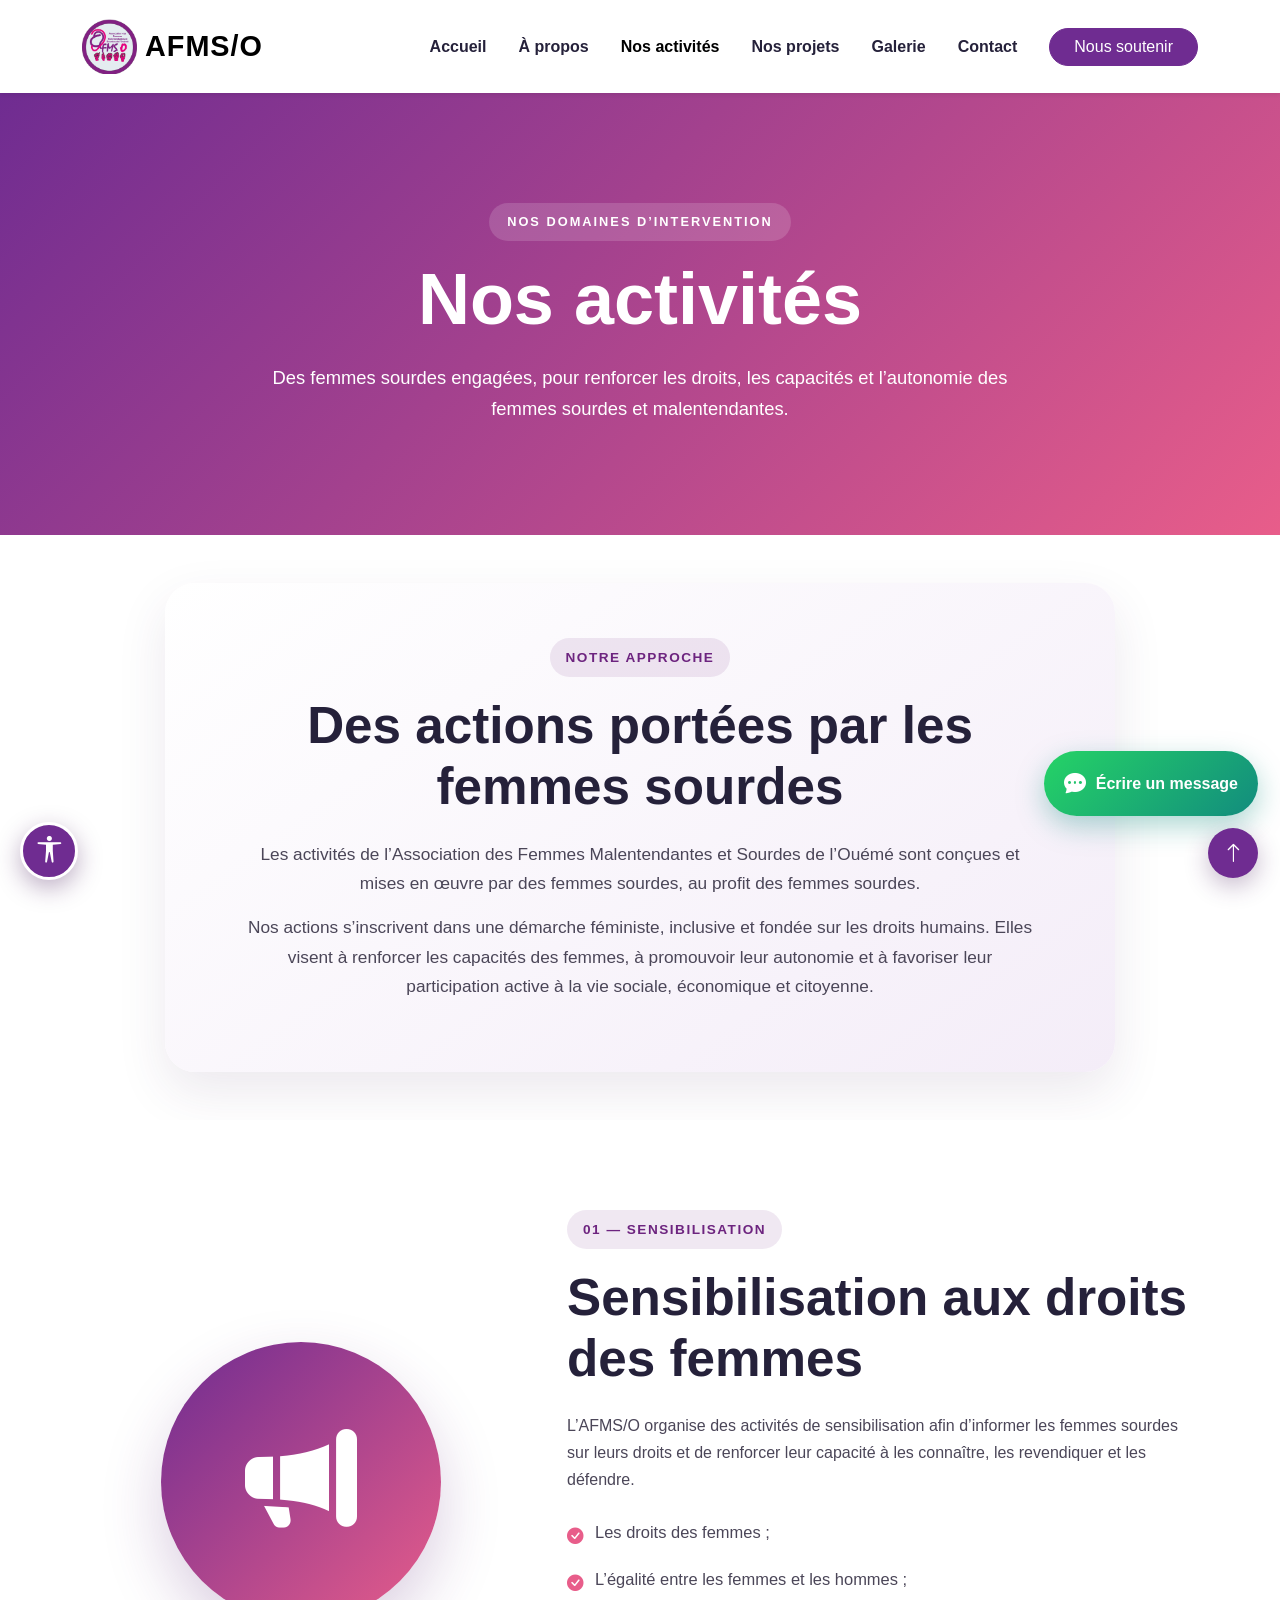
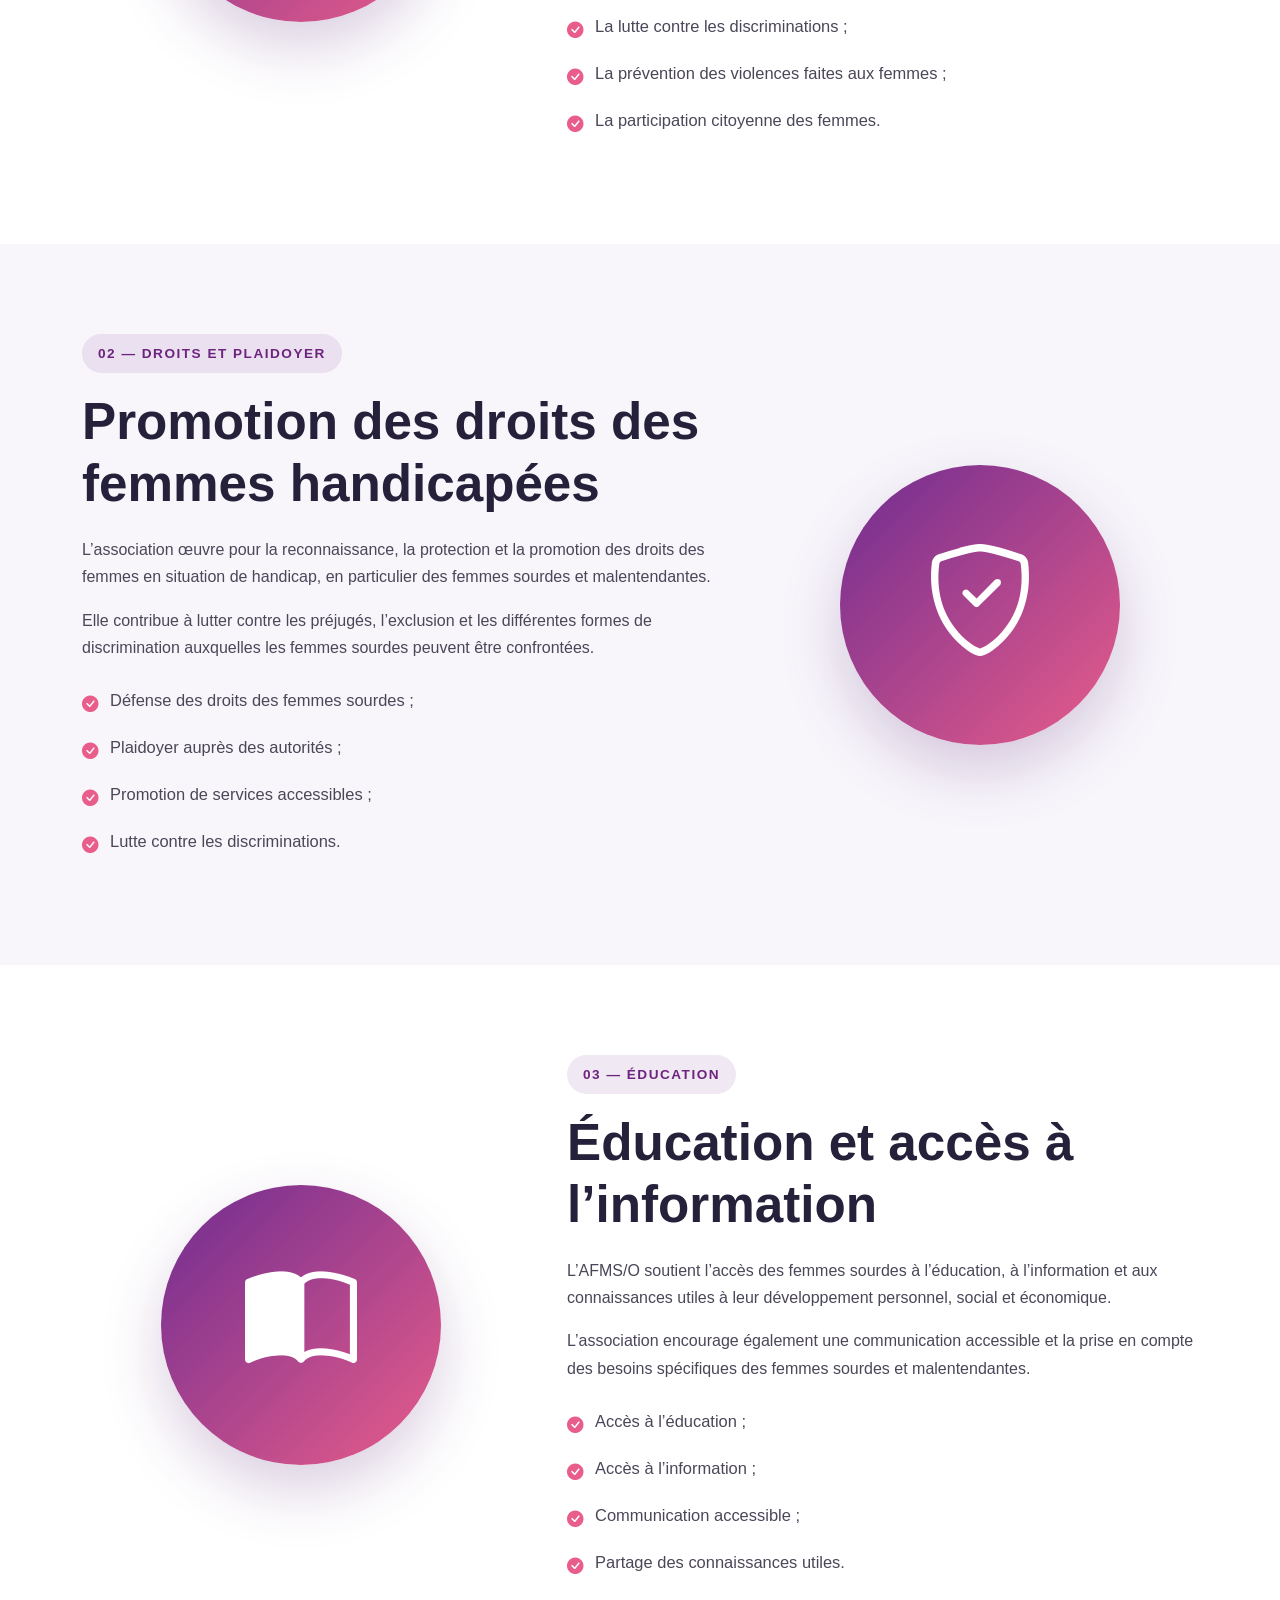
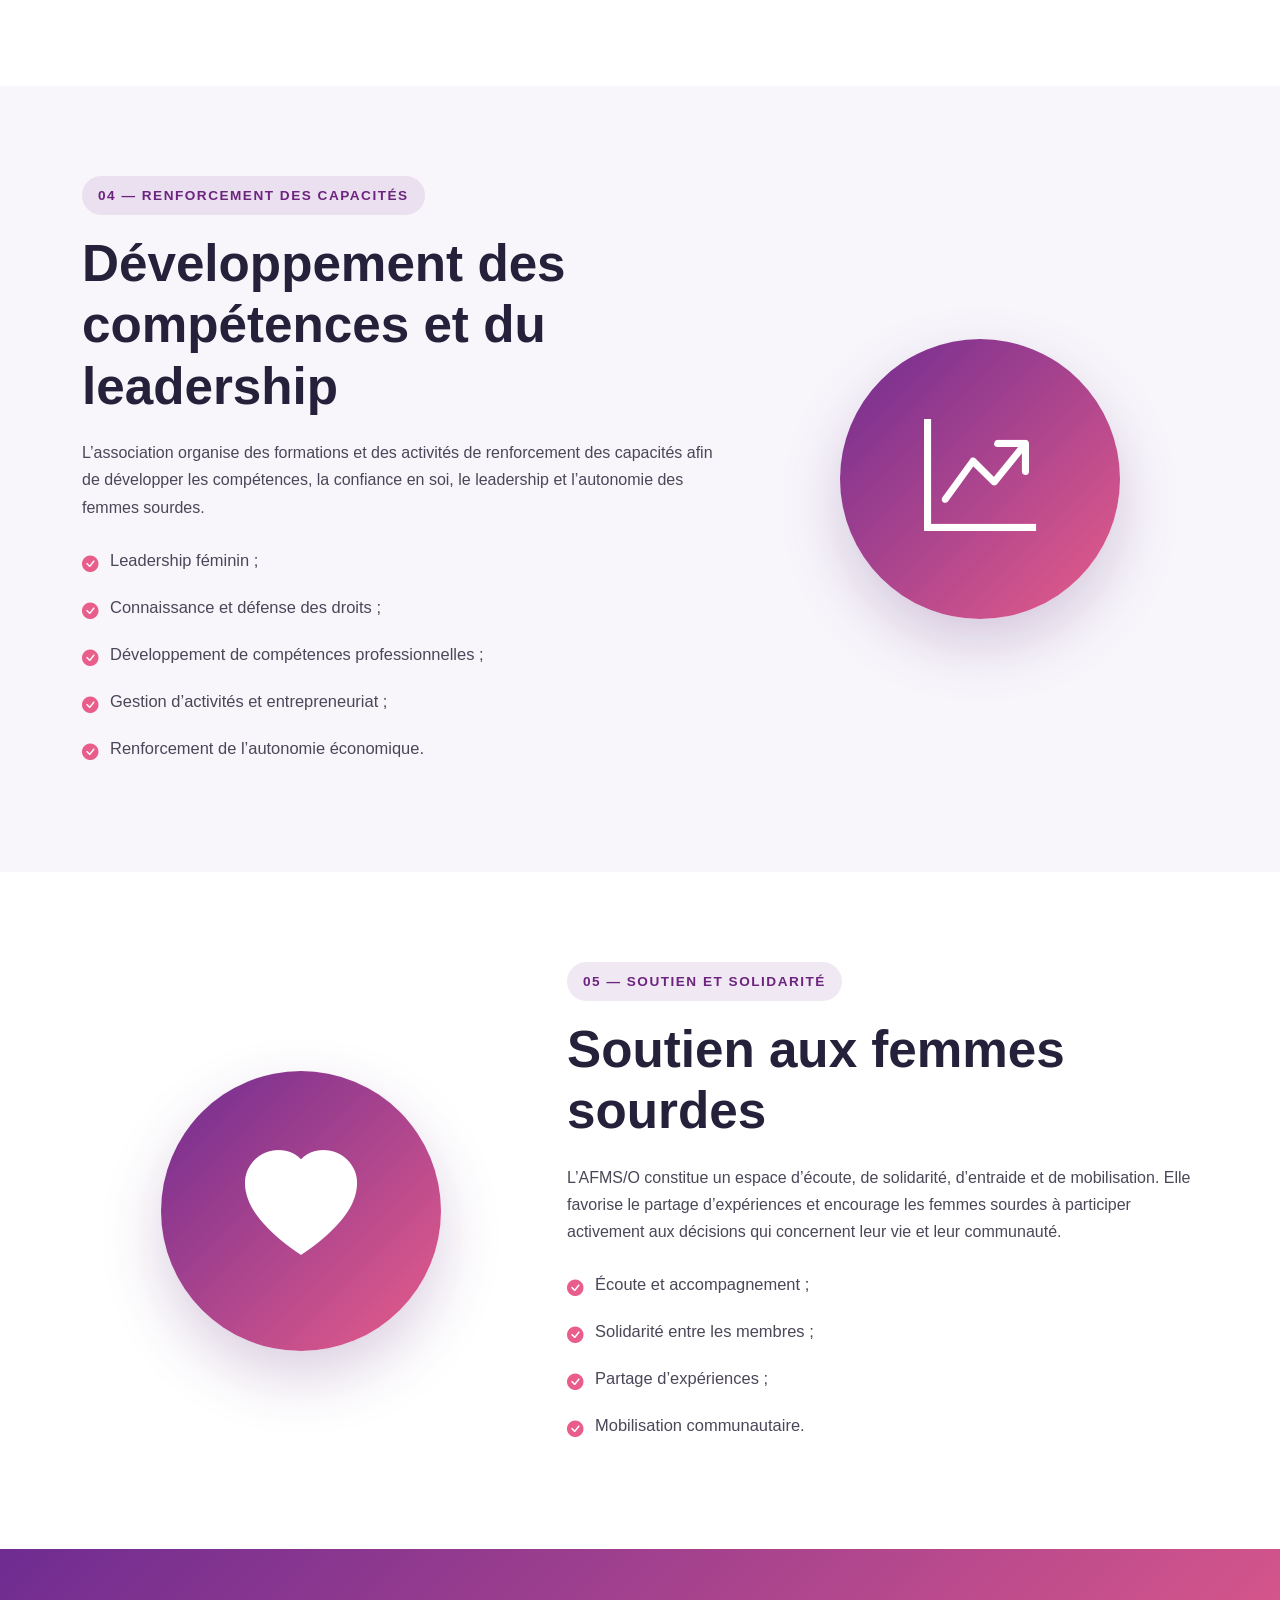
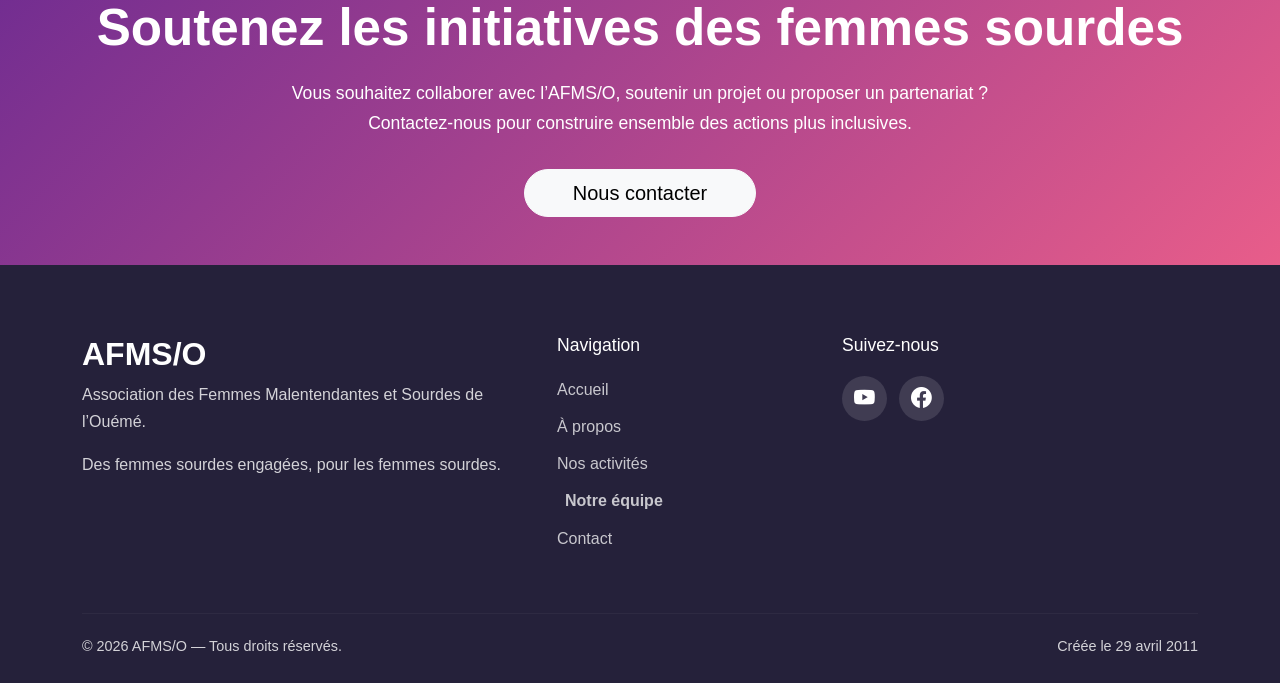
==== commit 628d3214: "Update fmt.Println to print 'Goodbye World'" ====
--- a/activites.html
+++ b/activites.html
@@ -38,6 +38,80 @@
     rel="icon"
     type="image/png"
     href="images/LOGOFMS.png">
+	
+	<!-- =====================================================
+     SEO — AFMS/O
+===================================================== -->
+
+<meta
+ name="description"
+ content="L’Association des Femmes Malentendantes et Sourdes de l’Ouémé (AFMS/O) défend les droits, l’autonomie, l’éducation et l’inclusion sociale des femmes sourdes et malentendantes au Bénin.">
+
+<meta
+ name="keywords"
+ content="AFMS/O, femmes sourdes, femmes malentendantes, Ouémé, Bénin, inclusion, droits des femmes, autonomie, handicap, association">
+
+<meta
+ name="author"
+ content="Association des Femmes Malentendantes et Sourdes de l’Ouémé">
+
+<meta
+ name="robots"
+ content="index, follow">
+
+<meta
+ name="theme-color"
+ content="#5d1d73">
+
+<!-- PARTAGE FACEBOOK, WHATSAPP ET AUTRES RÉSEAUX -->
+
+<meta
+ property="og:type"
+ content="website">
+
+<meta
+ property="og:locale"
+ content="fr_BJ">
+
+<meta
+ property="og:title"
+ content="AFMS/O — Femmes sourdes et malentendantes de l’Ouémé">
+
+<meta
+ property="og:description"
+ content="Défendre les droits, renforcer l’autonomie et favoriser l’inclusion des femmes sourdes et malentendantes au Bénin.">
+
+<meta
+ property="og:site_name"
+ content="AFMS/O">
+
+<meta
+ property="og:image"
+ content="images/logo.png">
+
+<!-- TWITTER / X -->
+
+<meta
+ name="twitter:card"
+ content="summary_large_image">
+
+<meta
+ name="twitter:title"
+ content="AFMS/O — Association des Femmes Malentendantes et Sourdes de l’Ouémé">
+
+<meta
+ name="twitter:description"
+ content="Pour les droits, l’autonomie et l’inclusion des femmes sourdes et malentendantes.">
+
+<meta
+ name="twitter:image"
+ content="images/LOGOFMSO.png">
+	
+	<link
+    rel="icon"
+    type="image/png"
+    href="images/LOGOFMSO.png">
+
 
 </head>
 
@@ -1143,4 +1217,4 @@
 
 </body>
 
-</html>+</html>
--- a/style.css
+++ b/style.css
@@ -6089,8 +6089,1857 @@
 
 }
 
-
-
-
-
-
+/* =====================================================
+26. SECTION « QUI SOMMES-NOUS ? » — AFMS/O
+===================================================== */
+
+.presentation-afmso {
+
+
+padding: 110px 0;
+
+background:
+
+    linear-gradient(
+        180deg,
+        #ffffff 0%,
+        #f7f2fa 100%
+    );
+
+
+}
+
+/* PETIT TITRE */
+
+.section-label {
+
+
+display: inline-block;
+
+margin-bottom: 18px;
+
+padding: 8px 16px;
+
+border-radius: 50px;
+
+color: #6d247f;
+
+font-size: 0.85rem;
+
+font-weight: 900;
+
+letter-spacing: 1.5px;
+
+background-color:
+
+    rgba(109, 36, 127, 0.10);
+
+
+}
+
+/* GRAND TITRE */
+
+.presentation-afmso h2 {
+
+
+max-width: 750px;
+
+margin-bottom: 25px;
+
+color: #42164f;
+
+font-size: clamp(
+    2rem,
+    4vw,
+    3.4rem
+);
+
+font-weight: 900;
+
+line-height: 1.15;
+
+
+}
+
+/* PARAGRAPHES */
+
+.presentation-afmso > .container p {
+
+
+margin-bottom: 20px;
+
+color: #555555;
+
+font-size: 1.08rem;
+
+line-height: 1.85;
+
+
+}
+
+/* BOUTON */
+
+.btn-presentation {
+
+
+display: inline-flex;
+
+align-items: center;
+
+gap: 10px;
+
+margin-top: 12px;
+
+padding: 14px 23px;
+
+border-radius: 50px;
+
+color: #ffffff;
+
+font-weight: 900;
+
+text-decoration: none;
+
+background:
+
+    linear-gradient(
+        135deg,
+        #5c1c70,
+        #8c3297
+    );
+
+box-shadow:
+
+    0 10px 25px
+
+    rgba(92, 28, 112, 0.25);
+
+transition:
+
+    transform 0.25s ease,
+
+    box-shadow 0.25s ease;
+
+
+}
+
+.btn-presentation:hover {
+
+
+color: #ffffff;
+
+transform:
+
+    translateY(-3px);
+
+box-shadow:
+
+    0 16px 30px
+
+    rgba(92, 28, 112, 0.32);
+
+
+}
+
+/* CARTE PRINCIPALE */
+
+.presentation-card {
+
+
+padding: 25px;
+
+border:
+
+    1px solid
+
+    rgba(109, 36, 127, 0.12);
+
+border-radius: 28px;
+
+background-color: #ffffff;
+
+box-shadow:
+
+    0 20px 55px
+
+    rgba(65, 22, 79, 0.12);
+
+
+}
+
+/* ÉLÉMENT */
+
+.presentation-item {
+
+
+display: flex;
+
+align-items: center;
+
+gap: 18px;
+
+padding: 20px;
+
+border-bottom:
+
+    1px solid
+
+    rgba(109, 36, 127, 0.10);
+
+transition:
+
+    background-color 0.25s ease,
+
+    transform 0.25s ease;
+
+
+}
+
+.presentation-item:last-child {
+
+
+border-bottom: none;
+
+
+}
+
+/* SURVOL */
+
+.presentation-item:hover {
+
+
+border-radius: 16px;
+
+background-color:
+
+    #faf4fc;
+
+transform:
+
+    translateX(7px);
+
+
+}
+
+/* ICÔNE */
+
+.presentation-icon {
+
+
+display: flex;
+
+flex-shrink: 0;
+
+justify-content: center;
+
+align-items: center;
+
+width: 58px;
+
+height: 58px;
+
+border-radius: 18px;
+
+color: #ffffff;
+
+font-size: 1.5rem;
+
+background:
+
+    linear-gradient(
+        135deg,
+        #642178,
+        #a13ca8
+    );
+
+box-shadow:
+
+    0 8px 18px
+
+    rgba(100, 33, 120, 0.22);
+
+
+}
+
+/* TITRES DES INFORMATIONS */
+
+.presentation-item h3 {
+
+
+margin: 0 0 4px;
+
+color: #4b1768;
+
+font-size: 1.3rem;
+
+font-weight: 900;
+
+
+}
+
+/* TEXTES DES INFORMATIONS */
+
+.presentation-item p {
+
+
+margin: 0;
+
+color: #666666;
+
+font-size: 0.96rem;
+
+line-height: 1.5;
+
+
+}
+
+/* =====================================================
+TABLETTE
+===================================================== */
+
+@media screen and (max-width: 991px) {
+
+
+.presentation-afmso {
+
+    padding: 85px 0;
+
+    text-align: center;
+
+}
+
+
+.presentation-afmso h2 {
+
+    margin-right: auto;
+
+    margin-left: auto;
+
+}
+
+
+.presentation-afmso > .container p {
+
+    max-width: 760px;
+
+    margin-right: auto;
+
+    margin-left: auto;
+
+}
+
+
+.presentation-card {
+
+    max-width: 700px;
+
+    margin:
+
+        10px auto 0;
+
+    text-align: left;
+
+}
+
+
+}
+
+/* =====================================================
+TÉLÉPHONE
+===================================================== */
+
+@media screen and (max-width: 575px) {
+
+
+.presentation-afmso {
+
+    padding: 65px 0;
+
+}
+
+
+.presentation-afmso h2 {
+
+    font-size:
+
+        2rem;
+
+}
+
+
+.presentation-afmso > .container p {
+
+    font-size:
+
+        1rem;
+
+    line-height:
+
+        1.75;
+
+}
+
+
+.presentation-card {
+
+    padding:
+
+        12px;
+
+    border-radius:
+
+        20px;
+
+}
+
+
+.presentation-item {
+
+    align-items:
+
+        flex-start;
+
+    gap:
+
+        13px;
+
+    padding:
+
+        17px 10px;
+
+}
+
+
+.presentation-item:hover {
+
+    transform:
+
+        none;
+
+}
+
+
+.presentation-icon {
+
+    width:
+
+        48px;
+
+    height:
+
+        48px;
+
+    border-radius:
+
+        14px;
+
+    font-size:
+
+        1.2rem;
+
+}
+
+
+.presentation-item h3 {
+
+    font-size:
+
+        1.12rem;
+
+}
+
+
+.presentation-item p {
+
+    font-size:
+
+        0.9rem;
+
+}
+
+
+.btn-presentation {
+
+    width:
+
+        100%;
+
+    justify-content:
+
+        center;
+
+}
+
+
+}
+
+/* =====================================================
+ACCESSIBILITÉ — RÉDUCTION DES ANIMATIONS
+===================================================== */
+
+@media (prefers-reduced-motion: reduce) {
+
+
+.presentation-item,
+
+.btn-presentation {
+
+    transition:
+
+        none;
+
+}
+
+
+}
+/* =====================================================
+27. NOS DOMAINES D’ACTION — AFMS/O
+===================================================== */
+
+.actions-afmso {
+
+
+padding: 110px 0;
+
+background:
+
+    linear-gradient(
+        135deg,
+        #4b1768 0%,
+        #6f2789 55%,
+        #8e3b9c 100%
+    );
+
+
+}
+
+/* EN-TÊTE */
+
+.actions-header {
+
+
+max-width: 850px;
+
+margin:
+
+    0 auto 60px;
+
+text-align: center;
+
+
+}
+
+/* BADGE */
+
+.actions-header .section-label {
+
+
+color: #ffffff;
+
+background:
+
+    rgba(255, 255, 255, 0.14);
+
+border:
+
+    1px solid
+
+    rgba(255, 255, 255, 0.22);
+
+
+}
+
+/* TITRE */
+
+.actions-header h2 {
+
+
+margin-bottom: 20px;
+
+color: #ffffff;
+
+font-size:
+
+    clamp(
+        2rem,
+        4vw,
+        3.4rem
+    );
+
+font-weight: 900;
+
+line-height: 1.15;
+
+
+}
+
+/* DESCRIPTION */
+
+.actions-header p {
+
+
+margin: 0 auto;
+
+color:
+
+    rgba(255, 255, 255, 0.88);
+
+font-size: 1.1rem;
+
+line-height: 1.8;
+
+
+}
+
+/* =====================================================
+CARTES
+===================================================== */
+
+.action-card {
+
+
+display: flex;
+
+flex-direction: column;
+
+height: 100%;
+
+padding: 35px 28px;
+
+border:
+
+    1px solid
+
+    rgba(255, 255, 255, 0.15);
+
+border-radius: 25px;
+
+background:
+
+    rgba(255, 255, 255, 0.97);
+
+box-shadow:
+
+    0 18px 40px
+
+    rgba(20, 5, 30, 0.22);
+
+transition:
+
+    transform 0.3s ease,
+
+    box-shadow 0.3s ease;
+
+
+}
+
+/* SURVOL */
+
+.action-card:hover {
+
+
+transform:
+
+    translateY(-10px);
+
+box-shadow:
+
+    0 28px 55px
+
+    rgba(20, 5, 30, 0.32);
+
+
+}
+
+/* ICÔNE */
+
+.action-icon {
+
+
+display: flex;
+
+justify-content: center;
+
+align-items: center;
+
+width: 70px;
+
+height: 70px;
+
+margin-bottom: 25px;
+
+border-radius: 22px;
+
+color: #ffffff;
+
+font-size: 1.8rem;
+
+background:
+
+    linear-gradient(
+        135deg,
+        #5d1d73,
+        #a442aa
+    );
+
+box-shadow:
+
+    0 10px 22px
+
+    rgba(93, 29, 115, 0.25);
+
+
+}
+
+/* TITRE DES CARTES */
+
+.action-card h3 {
+
+
+margin-bottom: 15px;
+
+color: #48165d;
+
+font-size: 1.35rem;
+
+font-weight: 900;
+
+line-height: 1.3;
+
+
+}
+
+/* TEXTE */
+
+.action-card p {
+
+
+flex-grow: 1;
+
+margin-bottom: 25px;
+
+color: #626262;
+
+font-size: 1rem;
+
+line-height: 1.75;
+
+
+}
+
+/* LIEN */
+
+.action-link {
+
+
+display: inline-flex;
+
+align-items: center;
+
+gap: 8px;
+
+width: fit-content;
+
+color: #6b217d;
+
+font-weight: 900;
+
+text-decoration: none;
+
+transition:
+
+    gap 0.25s ease,
+
+    color 0.25s ease;
+
+
+}
+
+.action-link:hover {
+
+
+gap: 13px;
+
+color: #9b3ca3;
+
+
+}
+
+/* =====================================================
+BOUTON PRINCIPAL
+===================================================== */
+
+.actions-button {
+
+
+margin-top: 50px;
+
+text-align: center;
+
+
+}
+
+.btn-actions {
+
+
+display: inline-flex;
+
+justify-content: center;
+
+align-items: center;
+
+gap: 11px;
+
+padding: 16px 28px;
+
+border:
+
+    2px solid
+
+    rgba(255, 255, 255, 0.75);
+
+border-radius: 50px;
+
+color: #ffffff;
+
+font-weight: 900;
+
+text-decoration: none;
+
+background:
+
+    rgba(255, 255, 255, 0.10);
+
+transition:
+
+    transform 0.25s ease,
+
+    background-color 0.25s ease,
+
+    color 0.25s ease;
+
+
+}
+
+.btn-actions:hover {
+
+
+color: #4b1768;
+
+background-color: #ffffff;
+
+transform:
+
+    translateY(-3px);
+
+
+}
+
+/* =====================================================
+TABLETTE
+===================================================== */
+
+@media screen and (max-width: 991px) {
+
+
+.actions-afmso {
+
+    padding:
+
+        85px 0;
+
+}
+
+
+.actions-header {
+
+    margin-bottom:
+
+        45px;
+
+}
+
+
+}
+
+/* =====================================================
+TÉLÉPHONE
+===================================================== */
+
+@media screen and (max-width: 575px) {
+
+
+.actions-afmso {
+
+    padding:
+
+        65px 0;
+
+}
+
+
+.actions-header {
+
+    margin-bottom:
+
+        35px;
+
+}
+
+
+.actions-header h2 {
+
+    font-size:
+
+        2rem;
+
+}
+
+
+.actions-header p {
+
+    font-size:
+
+        1rem;
+
+    line-height:
+
+        1.7;
+
+}
+
+
+.action-card {
+
+    padding:
+
+        28px 23px;
+
+    border-radius:
+
+        20px;
+
+}
+
+
+.action-card:hover {
+
+    transform:
+
+        none;
+
+}
+
+
+.action-icon {
+
+    width:
+
+        62px;
+
+    height:
+
+        62px;
+
+    margin-bottom:
+
+        20px;
+
+    font-size:
+
+        1.55rem;
+
+}
+
+
+.btn-actions {
+
+    width:
+
+        100%;
+
+}
+
+
+}
+
+/* =====================================================
+ACCESSIBILITÉ
+===================================================== */
+
+@media (prefers-reduced-motion: reduce) {
+
+
+.action-card,
+
+.action-link,
+
+.btn-actions {
+
+    transition:
+
+        none;
+
+}
+
+
+}
+
+/* =====================================================
+28. NOS CHIFFRES CLÉS — AFMS/O
+===================================================== */
+
+.chiffres-afmso {
+
+
+padding: 110px 0;
+
+background:
+
+    linear-gradient(
+        180deg,
+        #f7f2fa 0%,
+        #ffffff 100%
+    );
+
+
+}
+
+/* INTRODUCTION */
+
+.chiffres-introduction {
+
+
+max-width: 820px;
+
+margin:
+
+    0 auto 60px;
+
+text-align: center;
+
+
+}
+
+.chiffres-introduction h2 {
+
+
+margin-bottom: 20px;
+
+color: #42164f;
+
+font-size:
+
+    clamp(
+        2rem,
+        4vw,
+        3.4rem
+    );
+
+font-weight: 900;
+
+line-height: 1.15;
+
+
+}
+
+.chiffres-introduction p {
+
+
+margin: 0 auto;
+
+color: #5d5d5d;
+
+font-size: 1.08rem;
+
+line-height: 1.8;
+
+
+}
+
+/* =====================================================
+CARTES DES CHIFFRES
+===================================================== */
+
+.chiffre-card {
+
+
+position: relative;
+
+display: flex;
+
+flex-direction: column;
+
+justify-content: center;
+
+align-items: center;
+
+min-height: 220px;
+
+padding: 30px 20px;
+
+overflow: hidden;
+
+border:
+
+    1px solid
+
+    rgba(98, 31, 117, 0.12);
+
+border-radius: 25px;
+
+text-align: center;
+
+background-color: #ffffff;
+
+box-shadow:
+
+    0 15px 38px
+
+    rgba(65, 22, 79, 0.10);
+
+transition:
+
+    transform 0.3s ease,
+
+    box-shadow 0.3s ease;
+
+
+}
+
+/* DÉCORATION */
+
+.chiffre-card::before {
+
+
+content: "";
+
+position: absolute;
+
+width: 150px;
+
+height: 150px;
+
+top: -90px;
+
+right: -75px;
+
+border-radius: 50%;
+
+background:
+
+    rgba(132, 48, 151, 0.08);
+
+
+}
+
+/* SURVOL */
+
+.chiffre-card:hover {
+
+
+transform:
+
+    translateY(-8px);
+
+box-shadow:
+
+    0 25px 50px
+
+    rgba(65, 22, 79, 0.17);
+
+
+}
+
+/* GRAND CHIFFRE */
+
+.chiffre-nombre {
+
+
+position: relative;
+
+z-index: 1;
+
+margin-bottom: 12px;
+
+color: #6a227d;
+
+font-size:
+
+    clamp(
+        2.3rem,
+        5vw,
+        4rem
+    );
+
+font-weight: 900;
+
+line-height: 1;
+
+letter-spacing: -1px;
+
+
+}
+
+/* TEXTE */
+
+.chiffre-card p {
+
+
+position: relative;
+
+z-index: 1;
+
+max-width: 220px;
+
+margin: 0;
+
+color: #5f5f5f;
+
+font-size: 1rem;
+
+font-weight: 700;
+
+line-height: 1.55;
+
+
+}
+
+/* =====================================================
+TABLETTE
+===================================================== */
+
+@media screen and (max-width: 991px) {
+
+
+.chiffres-afmso {
+
+    padding:
+
+        85px 0;
+
+}
+
+
+.chiffres-introduction {
+
+    margin-bottom:
+
+        45px;
+
+}
+
+
+}
+
+/* =====================================================
+TÉLÉPHONE
+===================================================== */
+
+@media screen and (max-width: 575px) {
+
+
+.chiffres-afmso {
+
+    padding:
+
+        65px 0;
+
+}
+
+
+.chiffres-introduction {
+
+    margin-bottom:
+
+        35px;
+
+}
+
+
+.chiffres-introduction h2 {
+
+    font-size:
+
+        2rem;
+
+}
+
+
+.chiffres-introduction p {
+
+    font-size:
+
+        1rem;
+
+    line-height:
+
+        1.7;
+
+}
+
+
+.chiffre-card {
+
+    min-height:
+
+        180px;
+
+    padding:
+
+        22px 12px;
+
+    border-radius:
+
+        20px;
+
+}
+
+
+.chiffre-card:hover {
+
+    transform:
+
+        none;
+
+}
+
+
+.chiffre-nombre {
+
+    font-size:
+
+        2.5rem;
+
+}
+
+
+.chiffre-card p {
+
+    font-size:
+
+        0.9rem;
+
+}
+
+
+}
+
+/* =====================================================
+ACCESSIBILITÉ
+===================================================== */
+
+@media (prefers-reduced-motion: reduce) {
+
+
+.chiffre-card {
+
+    transition:
+
+        none;
+
+}
+
+
+}
+
+/* =====================================================
+29. SOUTENIR L’AFMS/O
+===================================================== */
+
+.soutien-afmso {
+
+
+padding: 110px 0;
+
+background:
+
+    linear-gradient(
+        135deg,
+        #ffffff 0%,
+        #f7edf9 100%
+    );
+
+
+}
+
+/* PETIT LABEL */
+
+.soutien-label {
+
+
+display: inline-block;
+
+margin-bottom: 18px;
+
+padding: 9px 18px;
+
+border-radius: 50px;
+
+color: #ffffff;
+
+font-size: 0.85rem;
+
+font-weight: 900;
+
+letter-spacing: 1.5px;
+
+background:
+
+    linear-gradient(
+        135deg,
+        #5b1d70,
+        #963da3
+    );
+
+
+}
+
+/* TITRE */
+
+.soutien-afmso h2 {
+
+
+max-width: 700px;
+
+margin-bottom: 25px;
+
+color: #42164f;
+
+font-size:
+
+    clamp(
+        2rem,
+        4vw,
+        3.4rem
+    );
+
+font-weight: 900;
+
+line-height: 1.15;
+
+
+}
+
+/* TEXTES */
+
+.soutien-afmso p {
+
+
+color: #5d5d5d;
+
+font-size: 1.08rem;
+
+line-height: 1.85;
+
+margin-bottom: 20px;
+
+
+}
+
+/* BOUTONS */
+
+.soutien-buttons {
+
+
+display: flex;
+
+flex-wrap: wrap;
+
+gap: 15px;
+
+margin-top: 35px;
+
+
+}
+
+.btn-soutien-primary,
+
+.btn-soutien-secondary {
+
+
+display: inline-flex;
+
+justify-content: center;
+
+align-items: center;
+
+gap: 10px;
+
+padding: 15px 25px;
+
+border-radius: 50px;
+
+font-weight: 900;
+
+text-decoration: none;
+
+transition:
+
+    transform 0.25s ease,
+
+    box-shadow 0.25s ease,
+
+    background-color 0.25s ease;
+
+
+}
+
+/* BOUTON PRINCIPAL */
+
+.btn-soutien-primary {
+
+
+color: #ffffff;
+
+background:
+
+    linear-gradient(
+        135deg,
+        #5d1d73,
+        #a442aa
+    );
+
+box-shadow:
+
+    0 12px 25px
+
+    rgba(93, 29, 115, 0.25);
+
+
+}
+
+.btn-soutien-primary:hover {
+
+
+color: #ffffff;
+
+transform:
+
+    translateY(-3px);
+
+box-shadow:
+
+    0 18px 35px
+
+    rgba(93, 29, 115, 0.35);
+
+
+}
+
+/* BOUTON SECONDAIRE */
+
+.btn-soutien-secondary {
+
+
+color: #5d1d73;
+
+border:
+
+    2px solid
+
+    #7b2c8d;
+
+background-color:
+
+    transparent;
+
+
+}
+
+.btn-soutien-secondary:hover {
+
+
+color: #ffffff;
+
+background-color:
+
+    #7b2c8d;
+
+transform:
+
+    translateY(-3px);
+
+
+}
+
+/* =====================================================
+CARTE DE DROITE
+===================================================== */
+
+.soutien-card {
+
+
+padding: 40px 32px;
+
+border-radius: 30px;
+
+background:
+
+    linear-gradient(
+        145deg,
+        #5b1d70,
+        #963da3
+    );
+
+color: #ffffff;
+
+box-shadow:
+
+    0 25px 60px
+
+    rgba(70, 20, 90, 0.25);
+
+
+}
+
+/* ICÔNE */
+
+.soutien-icon {
+
+
+display: flex;
+
+justify-content: center;
+
+align-items: center;
+
+width: 75px;
+
+height: 75px;
+
+margin-bottom: 25px;
+
+border-radius: 25px;
+
+color: #5d1d73;
+
+font-size: 2rem;
+
+background-color: #ffffff;
+
+
+}
+
+/* TITRE CARTE */
+
+.soutien-card h3 {
+
+
+margin-bottom: 18px;
+
+color: #ffffff;
+
+font-size: 1.7rem;
+
+font-weight: 900;
+
+line-height: 1.35;
+
+
+}
+
+/* TEXTE CARTE */
+
+.soutien-card p {
+
+
+color:
+
+    rgba(255,255,255,0.9);
+
+font-size: 1rem;
+
+
+}
+
+/* LISTE */
+
+.soutien-list {
+
+
+margin-top: 25px;
+
+
+}
+
+.soutien-list div {
+
+
+display: flex;
+
+align-items: center;
+
+gap: 12px;
+
+margin-bottom: 15px;
+
+color: #ffffff;
+
+font-weight: 700;
+
+
+}
+
+.soutien-list i {
+
+
+color: #ffd85a;
+
+
+}
+
+/* =====================================================
+TABLETTE
+===================================================== */
+
+@media screen and (max-width: 991px) {
+
+
+.soutien-afmso {
+
+    padding:
+
+        85px 0;
+
+    text-align:
+
+        center;
+
+}
+
+
+.soutien-afmso h2 {
+
+    margin-right: auto;
+
+    margin-left: auto;
+
+}
+
+
+.soutien-buttons {
+
+    justify-content:
+
+        center;
+
+}
+
+
+.soutien-card {
+
+    max-width:
+
+        650px;
+
+    margin:
+
+        20px auto 0;
+
+    text-align:
+
+        left;
+
+}
+
+
+}
+
+/* =====================================================
+TÉLÉPHONE
+===================================================== */
+
+@media screen and (max-width: 575px) {
+
+
+.soutien-afmso {
+
+    padding:
+
+        65px 0;
+
+}
+
+
+.soutien-afmso h2 {
+
+    font-size:
+
+        2rem;
+
+}
+
+
+.soutien-afmso p {
+
+    font-size:
+
+        1rem;
+
+}
+
+
+.soutien-buttons {
+
+    flex-direction:
+
+        column;
+
+}
+
+
+.btn-soutien-primary,
+
+.btn-soutien-secondary {
+
+    width:
+
+        100%;
+
+}
+
+
+.soutien-card {
+
+    padding:
+
+        30px 22px;
+
+    border-radius:
+
+        22px;
+
+}
+
+
+}
+
+/* =====================================================
+ACCESSIBILITÉ
+===================================================== */
+
+@media (prefers-reduced-motion: reduce) {
+
+
+.btn-soutien-primary,
+
+.btn-soutien-secondary {
+
+    transition:
+
+        none;
+
+}
+
+
+}
+
+
+
+
+
+
+
+
+
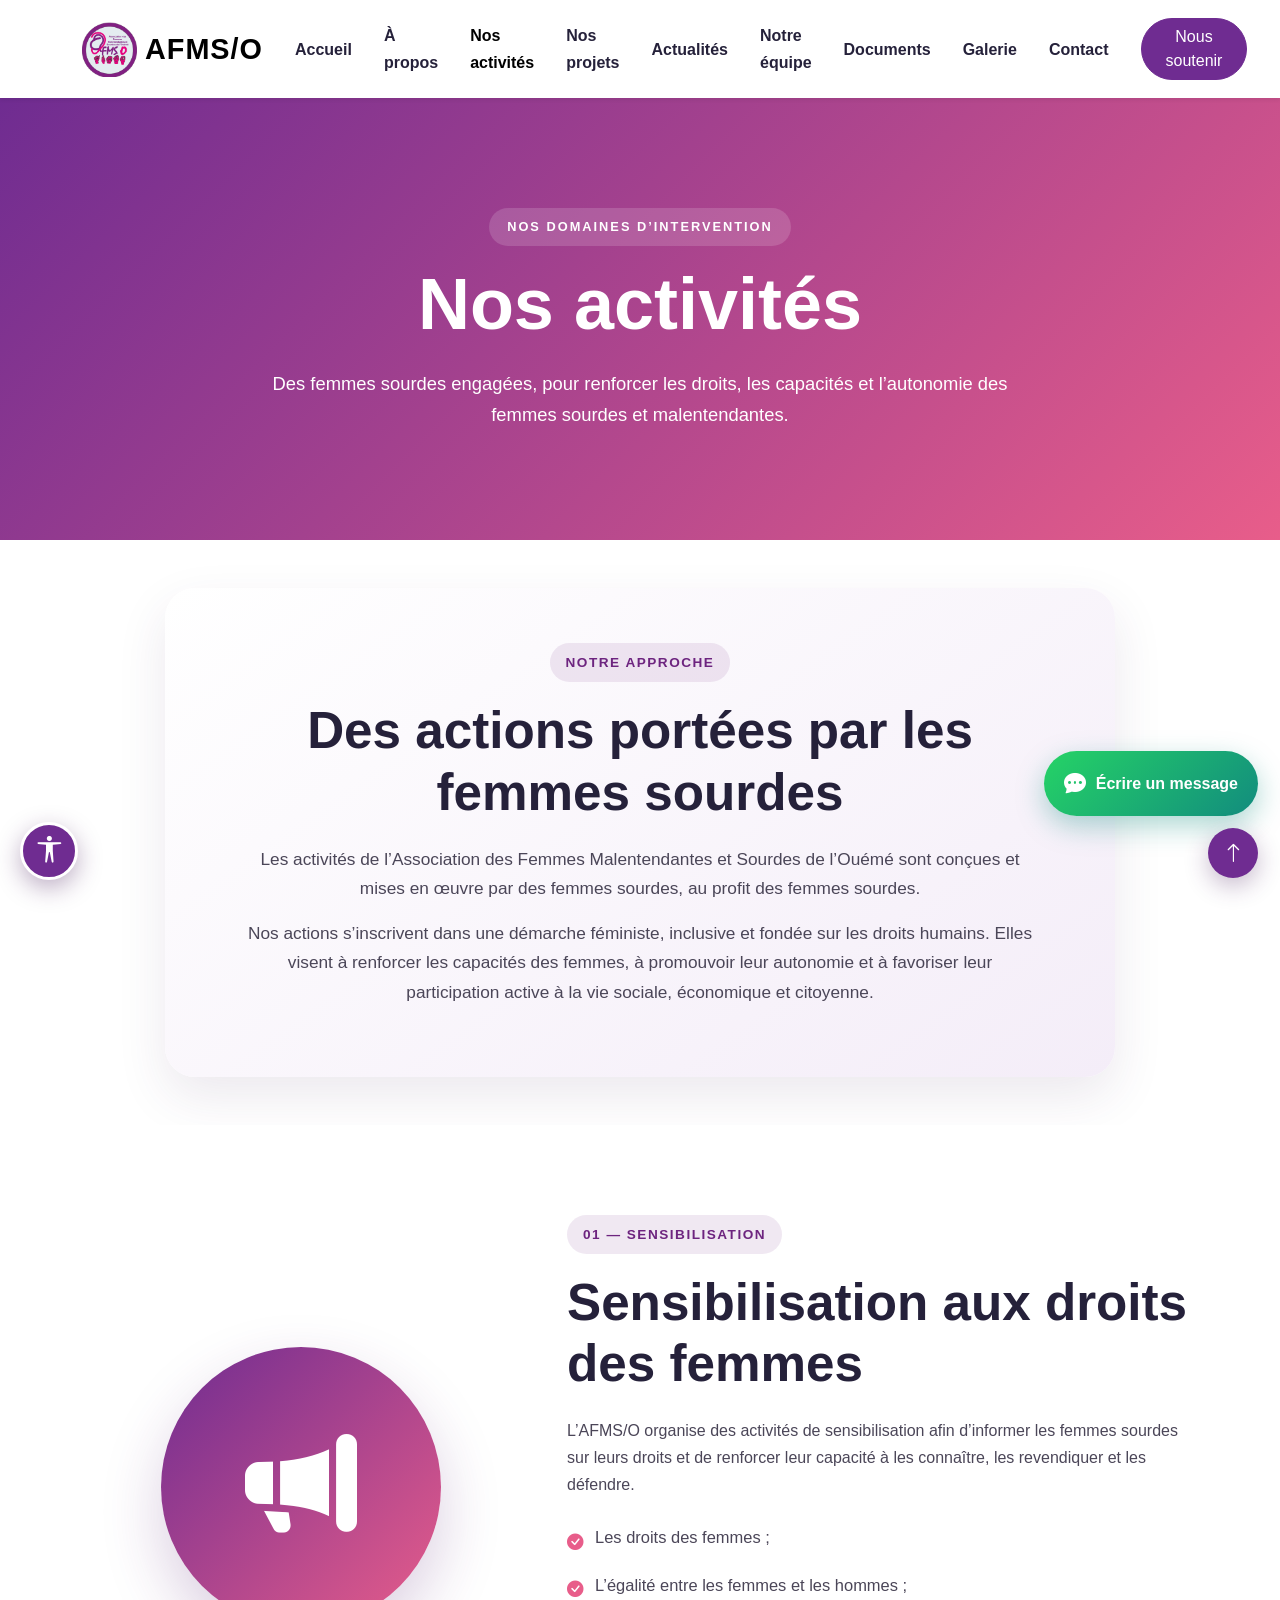
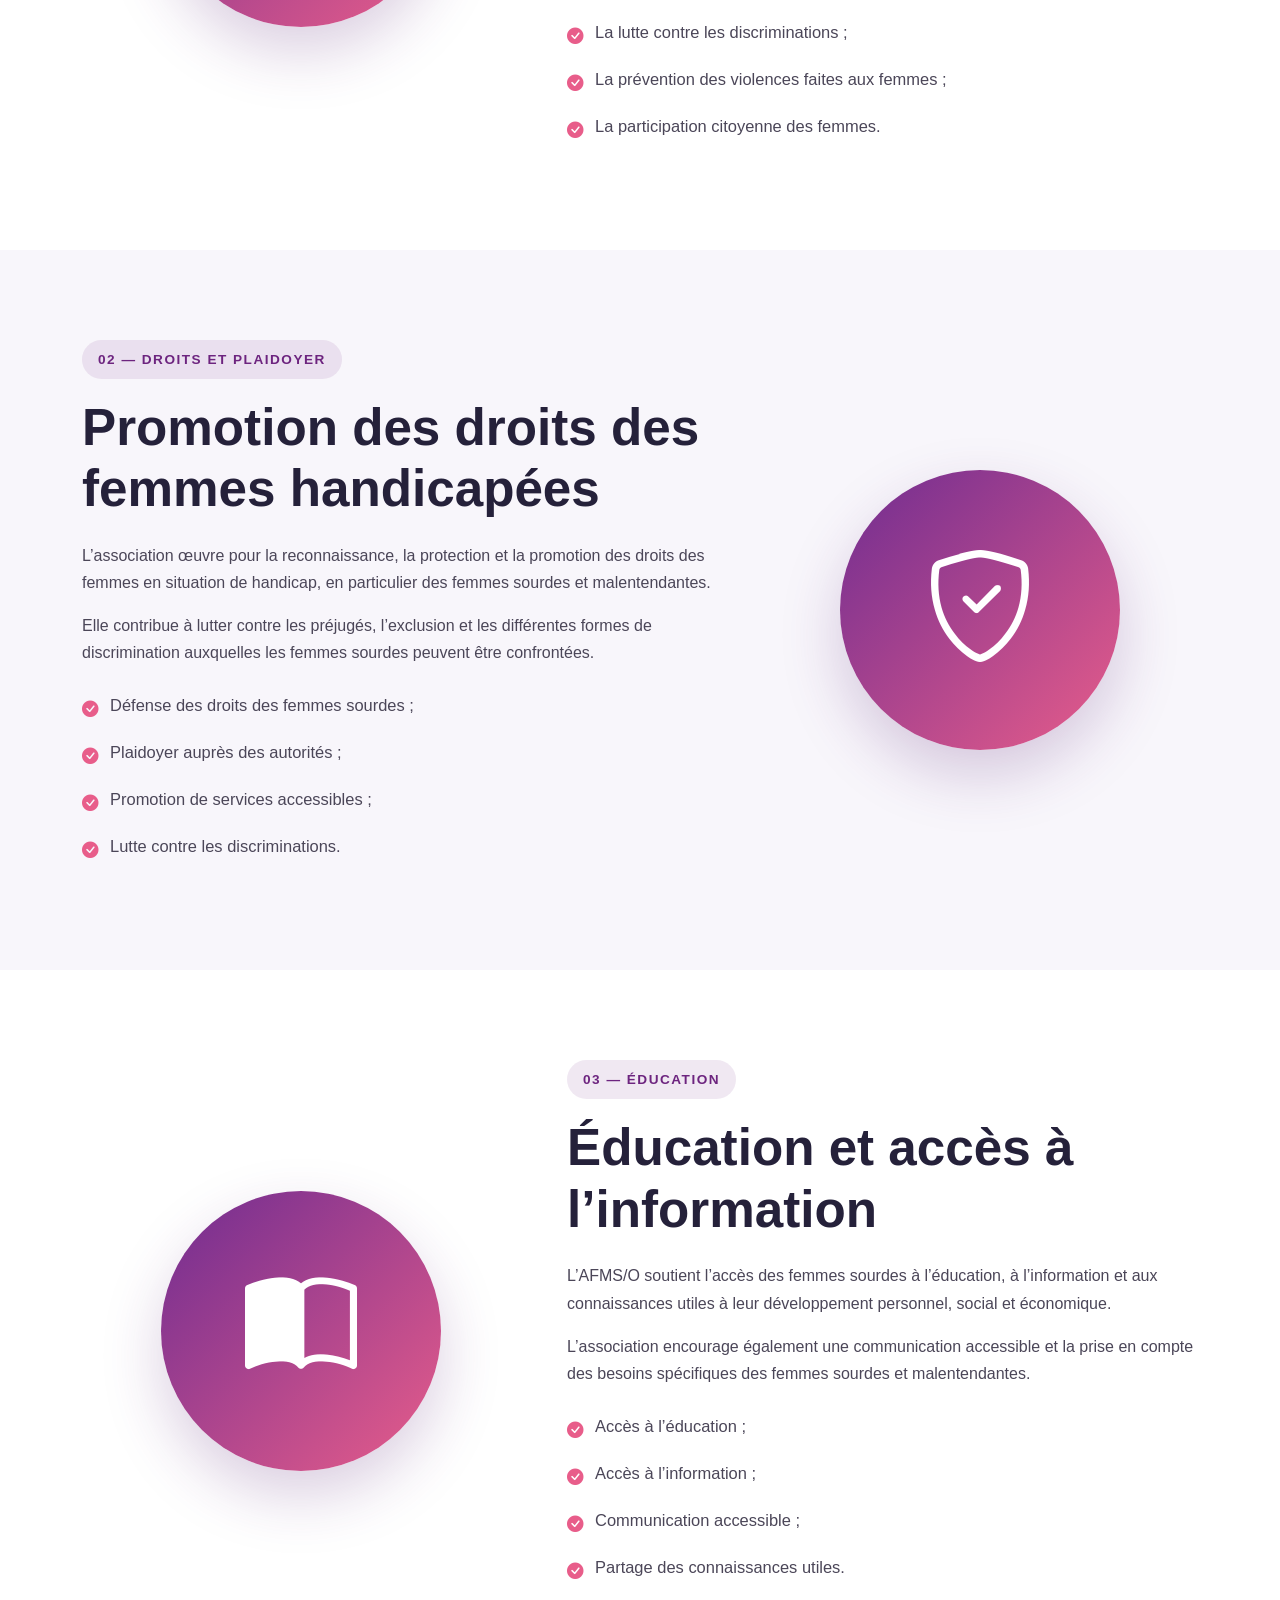
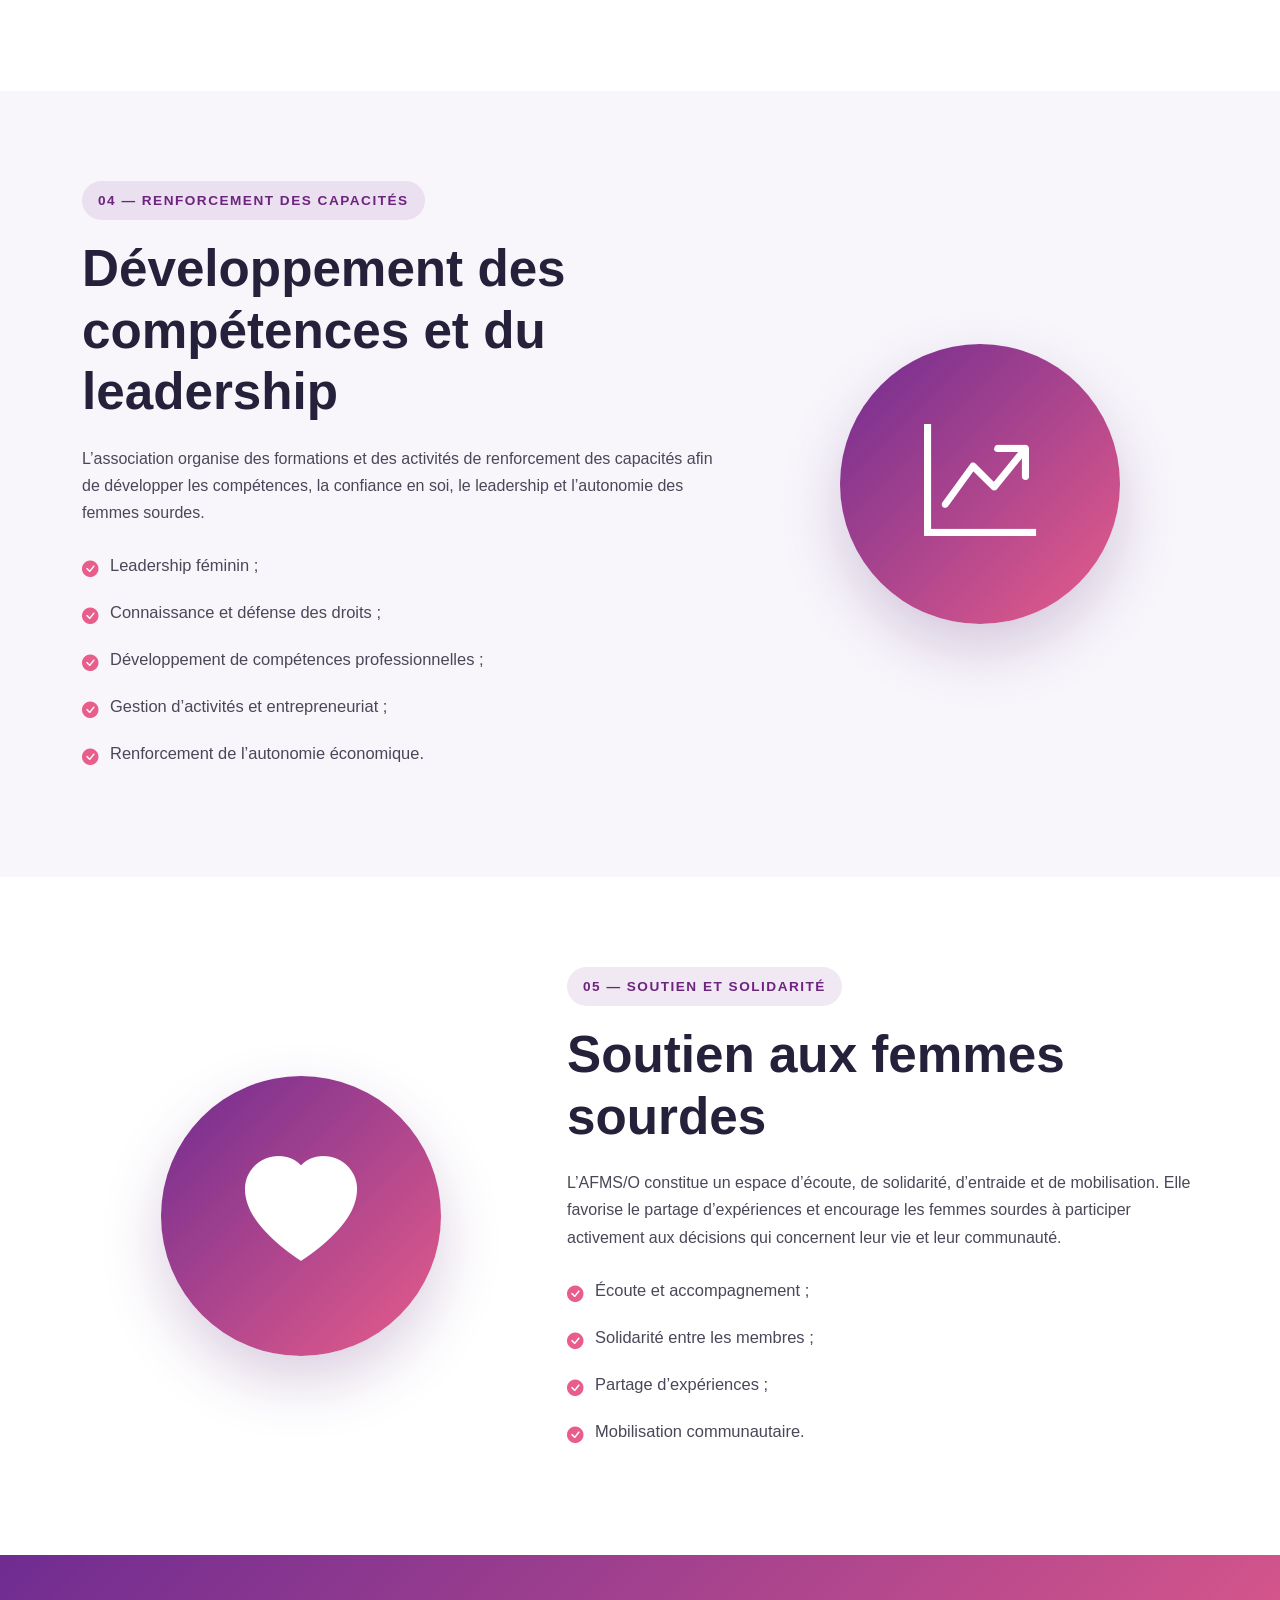
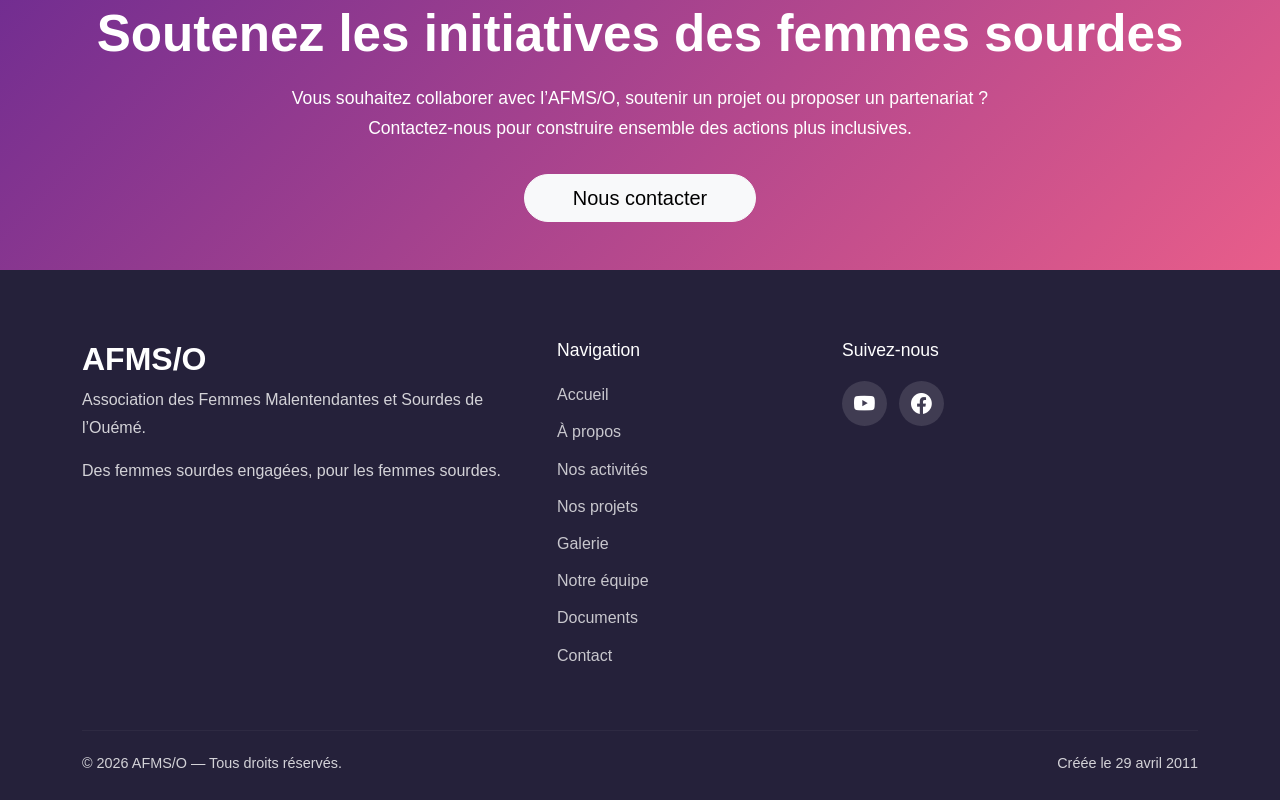
==== commit 5c5eee89: "Add files via upload Mise à jour SEO de toutes les pages AFMS/O" ====
--- a/activites.html
+++ b/activites.html
@@ -13,9 +13,8 @@
         name="description"
         content="Découvrez les activités de l'Association des Femmes Malentendantes et Sourdes de l'Ouémé.">
 
-    <title>
-        Nos activités | AFMS/O
-    </title>
+    <title>Activités — AFMS/O | Sensibilisation, formation et inclusion</title>
+
 
     <!-- Bootstrap CSS -->
 
@@ -45,7 +44,8 @@
 
 <meta
  name="description"
- content="L’Association des Femmes Malentendantes et Sourdes de l’Ouémé (AFMS/O) défend les droits, l’autonomie, l’éducation et l’inclusion sociale des femmes sourdes et malentendantes au Bénin.">
+ content="Découvrez les activités de l’AFMS/O : sensibilisation aux droits des femmes et des femmes handicapées, soutien, éducation, formation et renforcement des capacités des femmes sourdes et malentendantes au Bénin.">
+
 
 <meta
  name="keywords"
@@ -176,112 +176,390 @@
 
             <!-- MENU -->
 
-            <div
-                class="collapse navbar-collapse"
-                id="menuPrincipal">
-
-                <ul
-                    class="navbar-nav ms-auto align-items-lg-center">
-
-
-                    <li class="nav-item">
-
-                        <a
-                            class="nav-link"
-                            href="index.html">
-
-                            Accueil
-
-                        </a>
-
-                    </li>
-
-
-                    <li class="nav-item">
-
-                        <a
-                            class="nav-link"
-                            href="apropos.html">
-
-                            À propos
-
-                        </a>
-
-                    </li>
-
-
-                    <li class="nav-item">
-
-                        <a
-                            class="nav-link active"
-                            href="activites.html">
-
-                            Nos activités
-
-                        </a>
-
-                    </li>
-
-
-                    <li class="nav-item">
-
-                        <a
-                            class="nav-link"
-                            href="projets.html">
-
-                            Nos projets
-
-                        </a>
-
-                    </li>
-
-
-                    <li class="nav-item">
-
-                        <a
-                            class="nav-link"
-                            href="galerie.html">
-
-                            Galerie
-
-                        </a>
-
-                    </li>
-
-
-                    <li class="nav-item">
-
-                        <a
-                            class="nav-link"
-                            href="contact.html">
-
-                            Contact
-
-                        </a>
-
-                    </li>
-
-
-                    <li class="nav-item ms-lg-3">
-
-                        <a
-                            class="btn btn-primary rounded-pill px-4"
-                            href="contact.html">
-
-                            Nous soutenir
-
-                        </a>
-
-                    </li>
-
-
-                </ul>
+           <div class="collapse navbar-collapse" id="menuPrincipal">
+
+                    <ul class="navbar-nav ms-auto align-items-lg-center">
+
+                        <li class="nav-item">
+                            <a class="nav-link active" href="index.html">
+                                Accueil
+                            </a>
+                        </li>
+
+                        <li class="nav-item">
+                            <a class="nav-link" href="apropos.html">
+                                À propos
+                            </a>
+                        </li>
+
+                        <li class="nav-item">
+                            <a class="nav-link" href="activites.html">
+                                Nos activités
+                            </a>
+                        </li>
+
+                        <li class="nav-item">
+                            <a class="nav-link" href="projets.html">
+                                Nos projets
+                            </a>
+                        </li>
+						
+						
+						<li class="nav-item">
+
+
+<a
+    class="nav-link"
+    href="actualites.html">
+
+    Actualités
+
+</a>
+
+
+</li>
+						<li class="nav-item">
+
+                    <a
+                        class="nav-link active"
+                        href="equipe.html">
+
+                        Notre équipe
+
+                    </a>
+
+                </li>
+<li class="nav-item">
+
+    <a
+        class="nav-link"
+        href="documents.html">
+
+        Documents
+
+    </a>
+
+</li>
+
+                        <li class="nav-item">
+                            <a class="nav-link" href="galerie.html">
+                                Galerie
+                            </a>
+                        </li>
+
+                        <li class="nav-item">
+                            <a class="nav-link" href="contact.html">
+                                Contact
+                            </a>
+                        </li>
+
+                        <li class="nav-item ms-lg-3">
+
+                            <a
+                                class="btn btn-primary rounded-pill px-4"
+                                href="#nous-soutenir">
+
+                                Nous soutenir
+
+                            </a>
+
+                        </li>
+
+                    </ul>
+
+                </div>
 
             </div>
 
-        </div>
-
-    </nav>
+        </nav>
+<div class="collapse navbar-collapse" id="menuPrincipal">
+
+                    <ul class="navbar-nav ms-auto align-items-lg-center">
+
+                        <li class="nav-item">
+                            <a class="nav-link active" href="index.html">
+                                Accueil
+                            </a>
+                        </li>
+
+                        <li class="nav-item">
+                            <a class="nav-link" href="apropos.html">
+                                À propos
+                            </a>
+                        </li>
+
+                        <li class="nav-item">
+                            <a class="nav-link" href="activites.html">
+                                Nos activités
+                            </a>
+                        </li>
+
+                        <li class="nav-item">
+                            <a class="nav-link" href="projets.html">
+                                Nos projets
+                            </a>
+                        </li>
+						
+						
+						<li class="nav-item">
+
+
+<a
+    class="nav-link"
+    href="actualites.html">
+
+    Actualités
+
+</a>
+
+
+</li>
+						<li class="nav-item">
+
+                    <a
+                        class="nav-link active"
+                        href="equipe.html">
+
+                        Notre équipe
+
+                    </a>
+
+                </li>
+<li class="nav-item">
+
+    <a
+        class="nav-link"
+        href="documents.html">
+
+        Documents
+
+    </a>
+
+</li>
+
+                        <li class="nav-item">
+                            <a class="nav-link" href="galerie.html">
+                                Galerie
+                            </a>
+                        </li>
+
+                        <li class="nav-item">
+                            <a class="nav-link" href="contact.html">
+                                Contact
+                            </a>
+                        </li>
+
+                        <li class="nav-item ms-lg-3">
+
+                            <a
+                                class="btn btn-primary rounded-pill px-4"
+                                href="#nous-soutenir">
+
+                                Nous soutenir
+
+                            </a>
+
+                        </li>
+
+                    </ul>
+
+                </div>
+
+            </div>
+
+        </nav>
+<div class="collapse navbar-collapse" id="menuPrincipal">
+
+                    <ul class="navbar-nav ms-auto align-items-lg-center">
+
+                        <li class="nav-item">
+                            <a class="nav-link active" href="index.html">
+                                Accueil
+                            </a>
+                        </li>
+
+                        <li class="nav-item">
+                            <a class="nav-link" href="apropos.html">
+                                À propos
+                            </a>
+                        </li>
+
+                        <li class="nav-item">
+                            <a class="nav-link" href="activites.html">
+                                Nos activités
+                            </a>
+                        </li>
+
+                        <li class="nav-item">
+                            <a class="nav-link" href="projets.html">
+                                Nos projets
+                            </a>
+                        </li>
+						
+						
+						<li class="nav-item">
+
+
+<a
+    class="nav-link"
+    href="actualites.html">
+
+    Actualités
+
+</a>
+
+
+</li>
+						<li class="nav-item">
+
+                    <a
+                        class="nav-link active"
+                        href="equipe.html">
+
+                        Notre équipe
+
+                    </a>
+
+                </li>
+<li class="nav-item">
+
+    <a
+        class="nav-link"
+        href="documents.html">
+
+        Documents
+
+    </a>
+
+</li>
+
+                        <li class="nav-item">
+                            <a class="nav-link" href="galerie.html">
+                                Galerie
+                            </a>
+                        </li>
+
+                        <li class="nav-item">
+                            <a class="nav-link" href="contact.html">
+                                Contact
+                            </a>
+                        </li>
+
+                        <li class="nav-item ms-lg-3">
+
+                            <a
+                                class="btn btn-primary rounded-pill px-4"
+                                href="#nous-soutenir">
+
+                                Nous soutenir
+
+                            </a>
+
+                        </li>
+
+                    </ul>
+
+                </div>
+
+            </div>
+
+        </nav>
+<div class="collapse navbar-collapse" id="menuPrincipal">
+
+                    <ul class="navbar-nav ms-auto align-items-lg-center">
+
+                        <li class="nav-item">
+                            <a class="nav-link active" href="index.html">
+                                Accueil
+                            </a>
+                        </li>
+
+                        <li class="nav-item">
+                            <a class="nav-link" href="apropos.html">
+                                À propos
+                            </a>
+                        </li>
+
+                        <li class="nav-item">
+                            <a class="nav-link" href="activites.html">
+                                Nos activités
+                            </a>
+                        </li>
+
+                        <li class="nav-item">
+                            <a class="nav-link" href="projets.html">
+                                Nos projets
+                            </a>
+                        </li>
+						
+						
+						<li class="nav-item">
+
+
+<a
+    class="nav-link"
+    href="actualites.html">
+
+    Actualités
+
+</a>
+
+
+</li>
+						<li class="nav-item">
+
+                    <a
+                        class="nav-link active"
+                        href="equipe.html">
+
+                        Notre équipe
+
+                    </a>
+
+                </li>
+<li class="nav-item">
+
+    <a
+        class="nav-link"
+        href="documents.html">
+
+        Documents
+
+    </a>
+
+</li>
+
+                        <li class="nav-item">
+                            <a class="nav-link" href="galerie.html">
+                                Galerie
+                            </a>
+                        </li>
+
+                        <li class="nav-item">
+                            <a class="nav-link" href="contact.html">
+                                Contact
+                            </a>
+                        </li>
+
+                        <li class="nav-item ms-lg-3">
+
+                            <a
+                                class="btn btn-primary rounded-pill px-4"
+                                href="#nous-soutenir">
+
+                                Nous soutenir
+
+                            </a>
+
+                        </li>
+
+                    </ul>
+
+                </div>
+
+            </div>
+
+        </nav>
 
 </header>
 
@@ -1075,69 +1353,100 @@
 
             <div class="col-md-3">
 
-                <h4>
-
-                    Navigation
-
-                </h4>
-
-                <ul>
-
-                    <li>
-
-                        <a href="index.html">
-
-                            Accueil
-
-                        </a>
-
-                    </li>
-
-                    <li>
-
-                        <a href="apropos.html">
-
-                            À propos
-
-                        </a>
-
-                    </li>
-
-                    <li>
-
-                        <a href="activites.html">
-
-                            Nos activités
-
-                        </a>
-
-                    </li>
-					
-					<li class="nav-item">
-
-    <a
-        class="nav-link"
-        href="equipe.html">
+            <h4>
+
+                Navigation
+
+            </h4>
+
+            <ul>
+
+                <li>
+
+                    <a href="index.html">
+
+                        Accueil
+
+                    </a>
+
+                </li>
+
+                <li>
+
+                    <a href="apropos.html">
+
+                        À propos
+
+                    </a>
+
+                </li>
+
+                <li>
+
+                    <a href="activites.html">
+
+                        Nos activités
+
+                    </a>
+
+                </li>
+
+                <li>
+
+                    <a href="projets.html">
+
+                        Nos projets
+
+                    </a>
+
+                </li>
+
+                <li>
+
+                    <a href="galerie.html">
+
+                        Galerie
+
+                    </a>
+
+                </li>
+				
+				<li>
+
+    <a href="equipe.html">
 
         Notre équipe
 
     </a>
 
 </li>
-
-                    <li>
-
-                        <a href="contact.html">
-
-                            Contact
-
-                        </a>
-
-                    </li>
-
-                </ul>
-
-            </div>
+				
+				<li>
+
+    <a href="documents.html">
+
+        Documents
+
+    </a>
+
+</li>
+
+
+
+                <li>
+
+                    <a href="contact.html">
+
+                        Contact
+
+                    </a>
+
+                </li>
+
+            </ul>
+
+        </div>
+
 
 
             <div class="col-md-4">
@@ -1217,4 +1526,4 @@
 
 </body>
 
-</html>
+</html>
